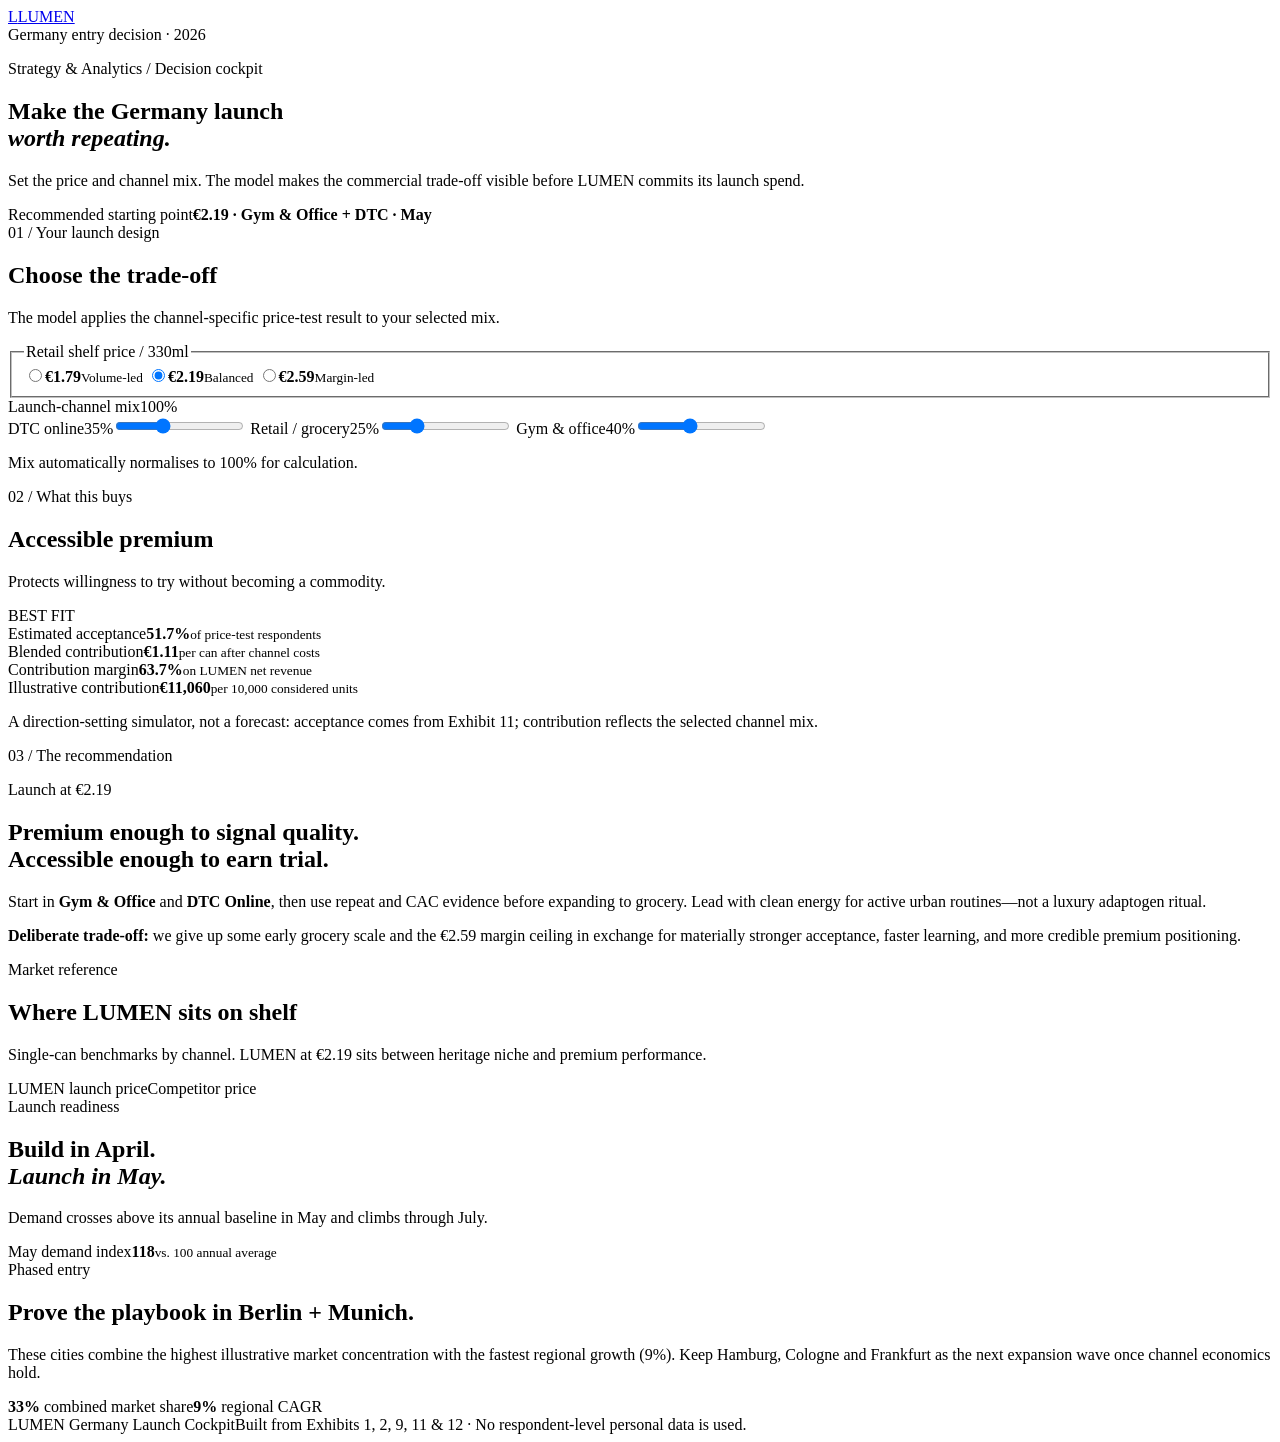
==== index.html @ 6706eae3 "feat: add index.html" ====
<!doctype html>
<html lang="en">
  <head>
    <meta charset="UTF-8" />
    <meta name="viewport" content="width=device-width, initial-scale=1.0" />
    <title>LUMEN — Germany Launch Cockpit</title>
    <link rel="preconnect" href="https://fonts.googleapis.com" />
    <link rel="preconnect" href="https://fonts.gstatic.com" crossorigin />
    <link href="https://fonts.googleapis.com/css2?family=DM+Mono:wght@400;500&family=Manrope:wght@400;500;600;700;800&family=Playfair+Display:ital,wght@0,600;0,700;1,600&display=swap" rel="stylesheet" />
    <link rel="stylesheet" href="styles.css" />
  </head>
  <body>
    <main class="shell">
      <header class="topbar">
        <a class="brand" href="#top" aria-label="LUMEN launch cockpit home"><span class="brand-mark">L</span><span>LUMEN</span></a>
        <div class="topbar-meta"><span class="pulse"></span> Germany entry decision · 2026</div>
      </header>

      <section class="hero" id="top">
        <p class="eyebrow">Strategy &amp; Analytics / Decision cockpit</p>
        <h1>Make the Germany launch<br /><em>worth repeating.</em></h1>
        <p class="hero-copy">Set the price and channel mix. The model makes the commercial trade-off visible before LUMEN commits its launch spend.</p>
        <div class="hero-tag"><span>Recommended starting point</span><strong>€2.19 · Gym &amp; Office + DTC · May</strong></div>
      </section>

      <section class="decision-grid" aria-label="Launch decision model">
        <aside class="controls card">
          <div class="section-label">01 / Your launch design</div>
          <h2>Choose the trade-off</h2>
          <p class="quiet">The model applies the channel-specific price-test result to your selected mix.</p>

          <fieldset class="price-options">
            <legend>Retail shelf price / 330ml</legend>
            <label><input type="radio" name="price" value="1.79" /><span><b>€1.79</b><small>Volume-led</small></span></label>
            <label class="selected"><input type="radio" name="price" value="2.19" checked /><span><b>€2.19</b><small>Balanced</small></span></label>
            <label><input type="radio" name="price" value="2.59" /><span><b>€2.59</b><small>Margin-led</small></span></label>
          </fieldset>

          <div class="mix-head"><span>Launch-channel mix</span><span id="mix-total">100%</span></div>
          <label class="range-row"><span>DTC online</span><output id="dtc-out">35%</output><input id="dtc" type="range" min="0" max="100" value="35" /></label>
          <label class="range-row"><span>Retail / grocery</span><output id="retail-out">25%</output><input id="retail" type="range" min="0" max="100" value="25" /></label>
          <label class="range-row"><span>Gym &amp; office</span><output id="gym-out">40%</output><input id="gym" type="range" min="0" max="100" value="40" /></label>
          <p class="tiny">Mix automatically normalises to 100% for calculation.</p>
        </aside>

        <section class="outcome card">
          <div class="section-label">02 / What this buys</div>
          <div class="outcome-head"><div><h2 id="outcome-title">Accessible premium</h2><p id="outcome-subtitle">Protects willingness to try without becoming a commodity.</p></div><span class="score" id="score">BEST FIT</span></div>
          <div class="metrics">
            <article><span>Estimated acceptance</span><strong id="acceptance">51.7%</strong><small>of price-test respondents</small></article>
            <article><span>Blended contribution</span><strong id="contribution">€1.11</strong><small>per can after channel costs</small></article>
            <article><span>Contribution margin</span><strong id="margin">63.7%</strong><small>on LUMEN net revenue</small></article>
          </div>
          <div class="volume-card">
            <div><span>Illustrative contribution</span><strong id="scenario-value">€11,060</strong><small>per 10,000 considered units</small></div>
            <div class="bars" aria-label="Contribution by channel"><i id="bar-dtc"></i><i id="bar-retail"></i><i id="bar-gym"></i></div>
          </div>
          <p class="model-note">A direction-setting simulator, not a forecast: acceptance comes from Exhibit 11; contribution reflects the selected channel mix.</p>
        </section>
      </section>

      <section class="recommendation card">
        <div class="section-label">03 / The recommendation</div>
        <div class="recommendation-body">
          <div><p class="rec-kicker">Launch at <span>€2.19</span></p><h2>Premium enough to signal quality.<br />Accessible enough to earn trial.</h2></div>
          <div class="rec-copy"><p>Start in <strong>Gym &amp; Office</strong> and <strong>DTC Online</strong>, then use repeat and CAC evidence before expanding to grocery. Lead with clean energy for active urban routines—not a luxury adaptogen ritual.</p><p><strong>Deliberate trade-off:</strong> we give up some early grocery scale and the €2.59 margin ceiling in exchange for materially stronger acceptance, faster learning, and more credible premium positioning.</p></div>
        </div>
      </section>

      <section class="insights-grid">
        <section class="card competitors">
          <div class="section-label">Market reference</div>
          <h2>Where LUMEN sits on shelf</h2>
          <p class="quiet">Single-can benchmarks by channel. LUMEN at €2.19 sits between heritage niche and premium performance.</p>
          <div id="competitor-chart" class="competitor-chart" aria-label="Competitor price benchmarks"></div>
          <div class="legend"><span><i class="dot lumen"></i>LUMEN launch price</span><span><i class="dot"></i>Competitor price</span></div>
        </section>
        <section class="card timing">
          <div class="section-label">Launch readiness</div>
          <h2>Build in April.<br /><em>Launch in May.</em></h2>
          <p class="quiet">Demand crosses above its annual baseline in May and climbs through July.</p>
          <div id="seasonality" class="seasonality" aria-label="Monthly demand seasonality"></div>
          <div class="timing-callout"><span>May demand index</span><strong id="may-index">118</strong><small>vs. 100 annual average</small></div>
        </section>
      </section>

      <section class="city card">
        <div><div class="section-label">Phased entry</div><h2>Prove the playbook in Berlin + Munich.</h2></div>
        <p>These cities combine the highest illustrative market concentration with the fastest regional growth (9%). Keep Hamburg, Cologne and Frankfurt as the next expansion wave once channel economics hold.</p>
        <div class="city-stats"><span><b>33%</b> combined market share</span><span><b>9%</b> regional CAGR</span></div>
      </section>

      <footer><span>LUMEN Germany Launch Cockpit</span><span>Built from Exhibits 1, 2, 9, 11 &amp; 12 · No respondent-level personal data is used.</span></footer>
    </main>
    <script src="app.js"></script>
  </body>
</html>
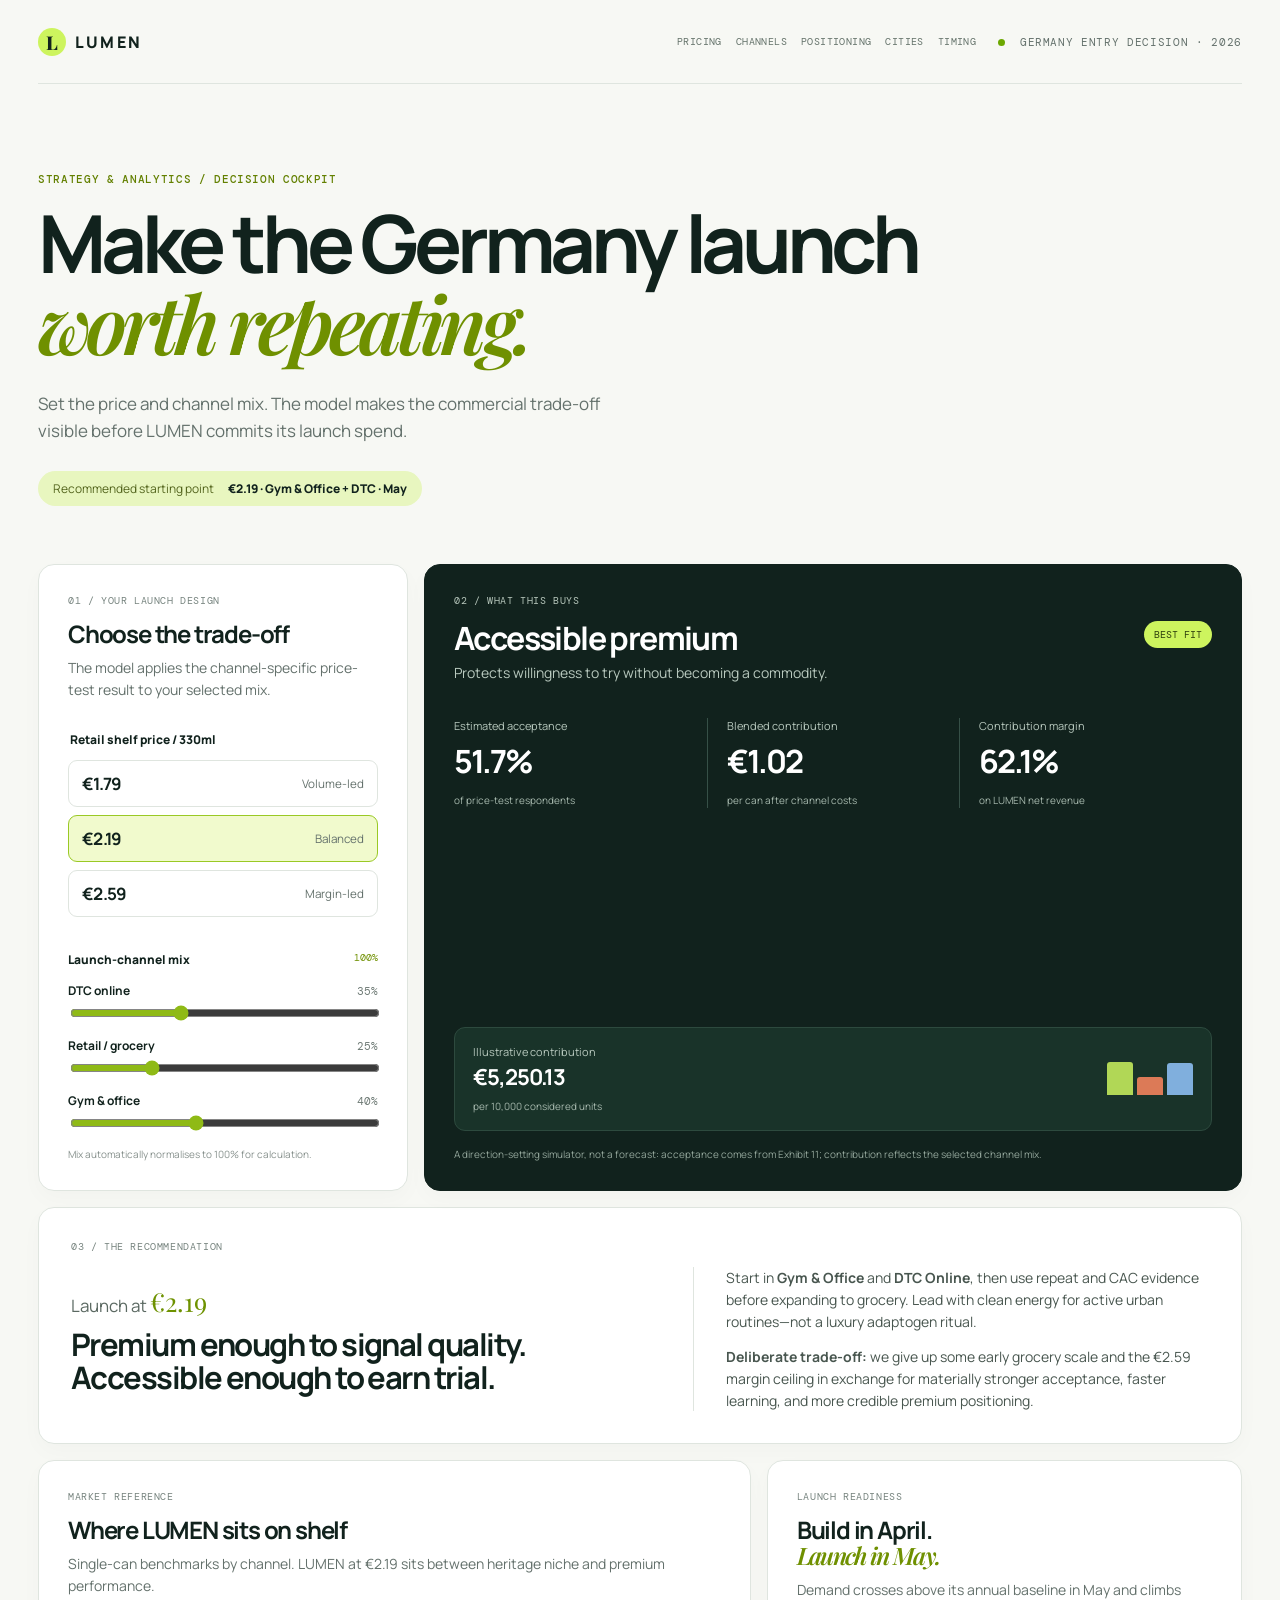
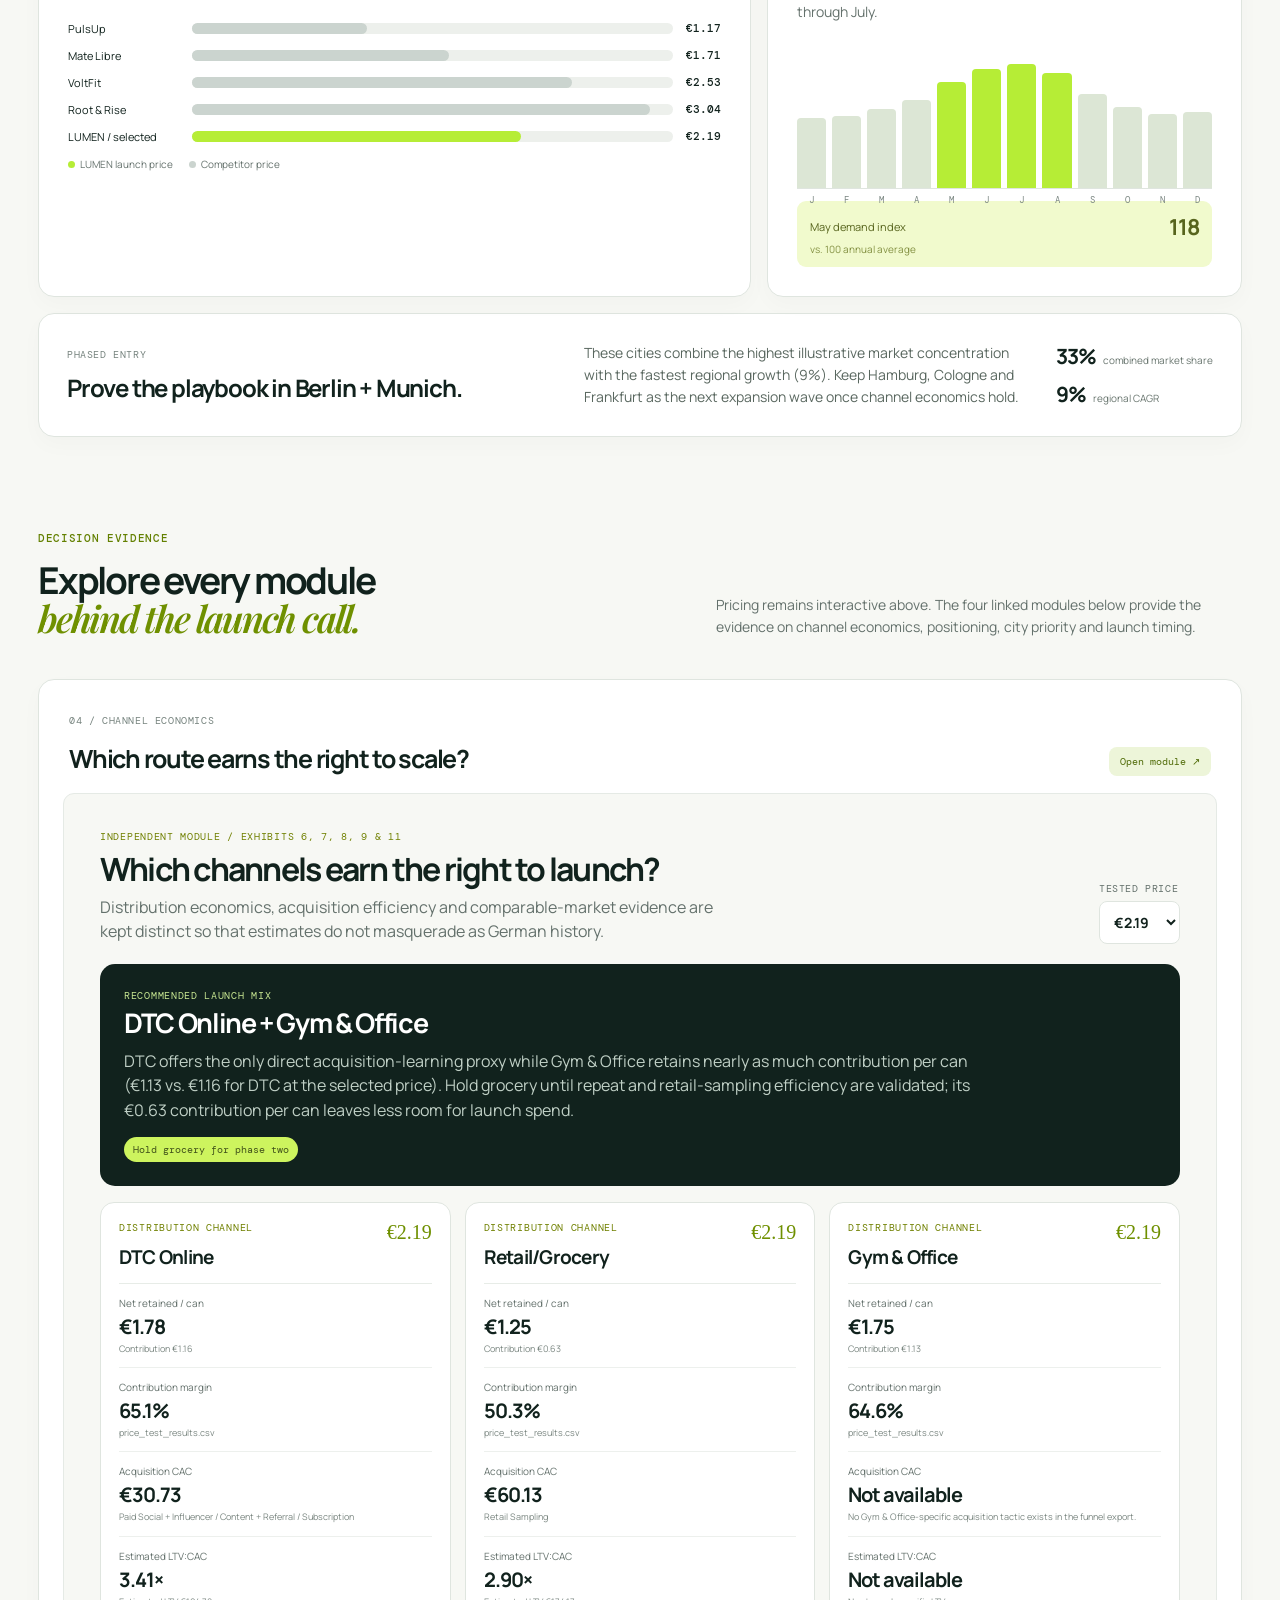
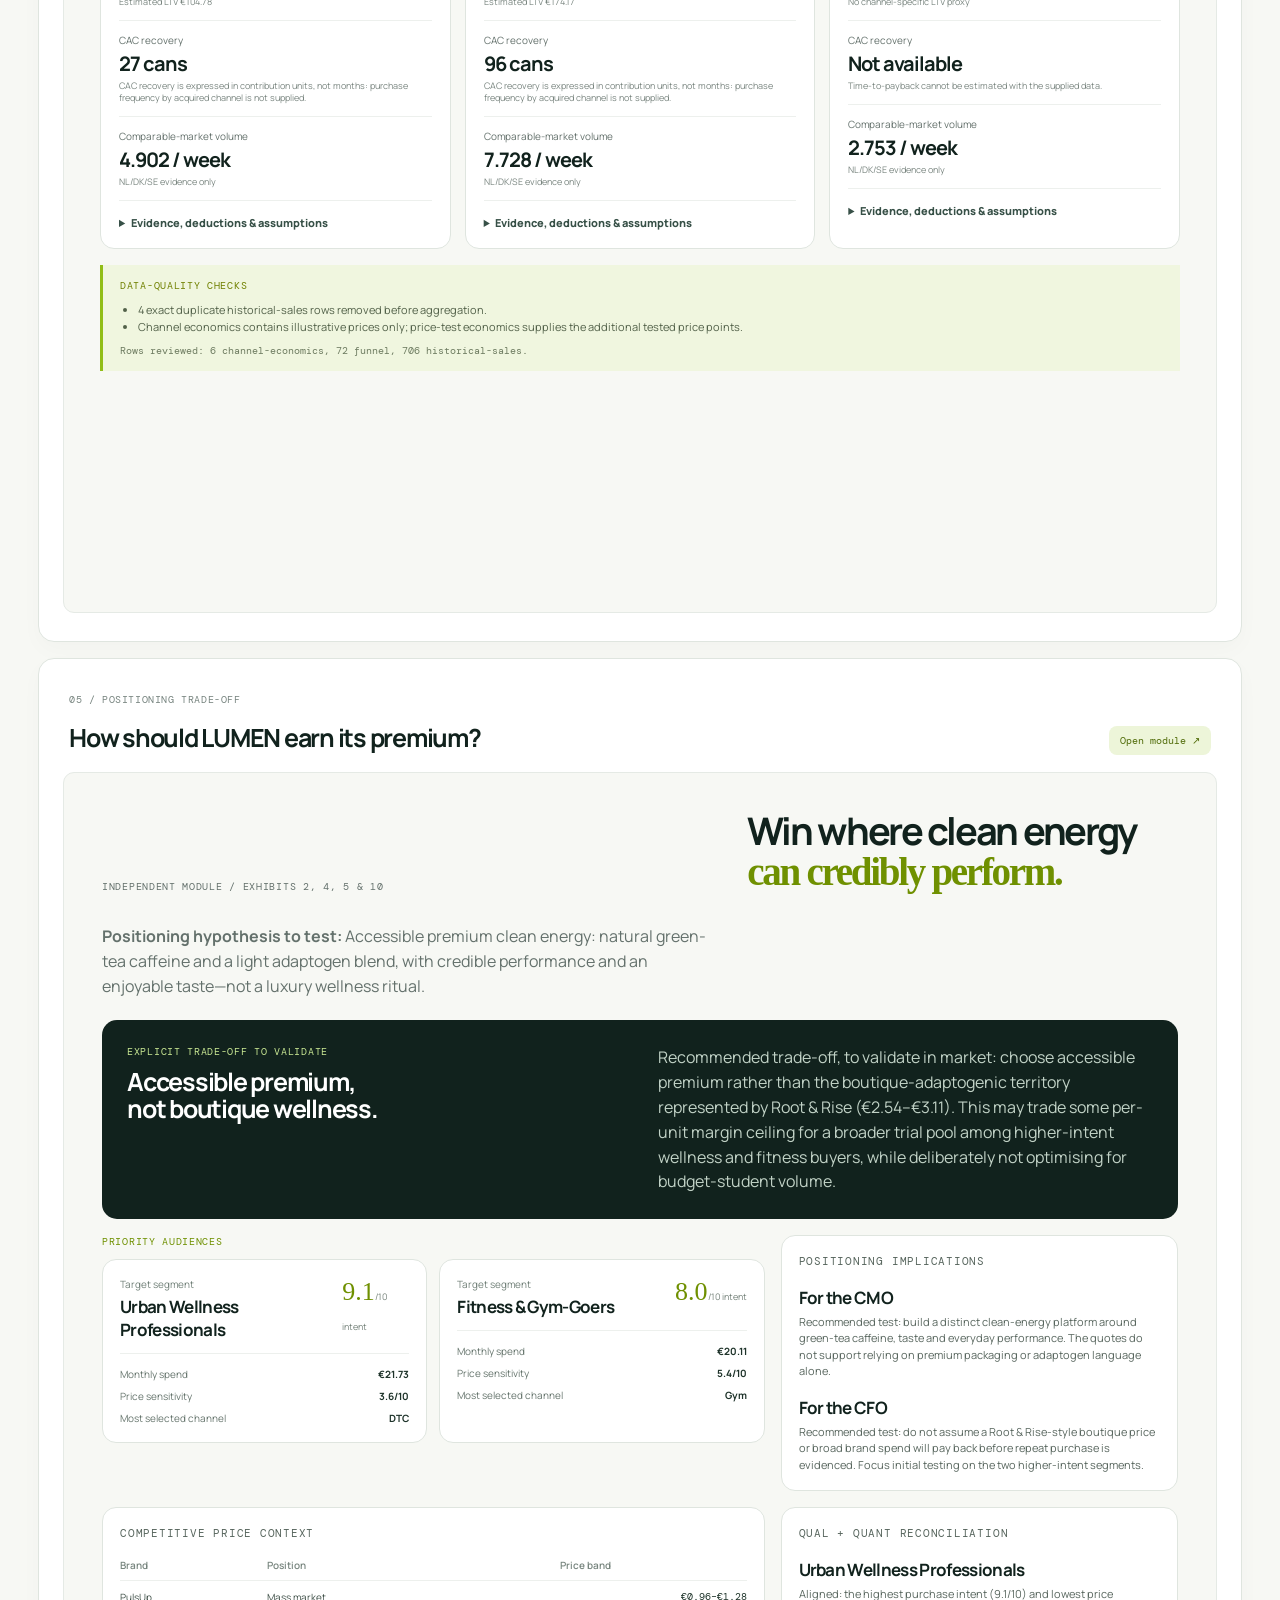
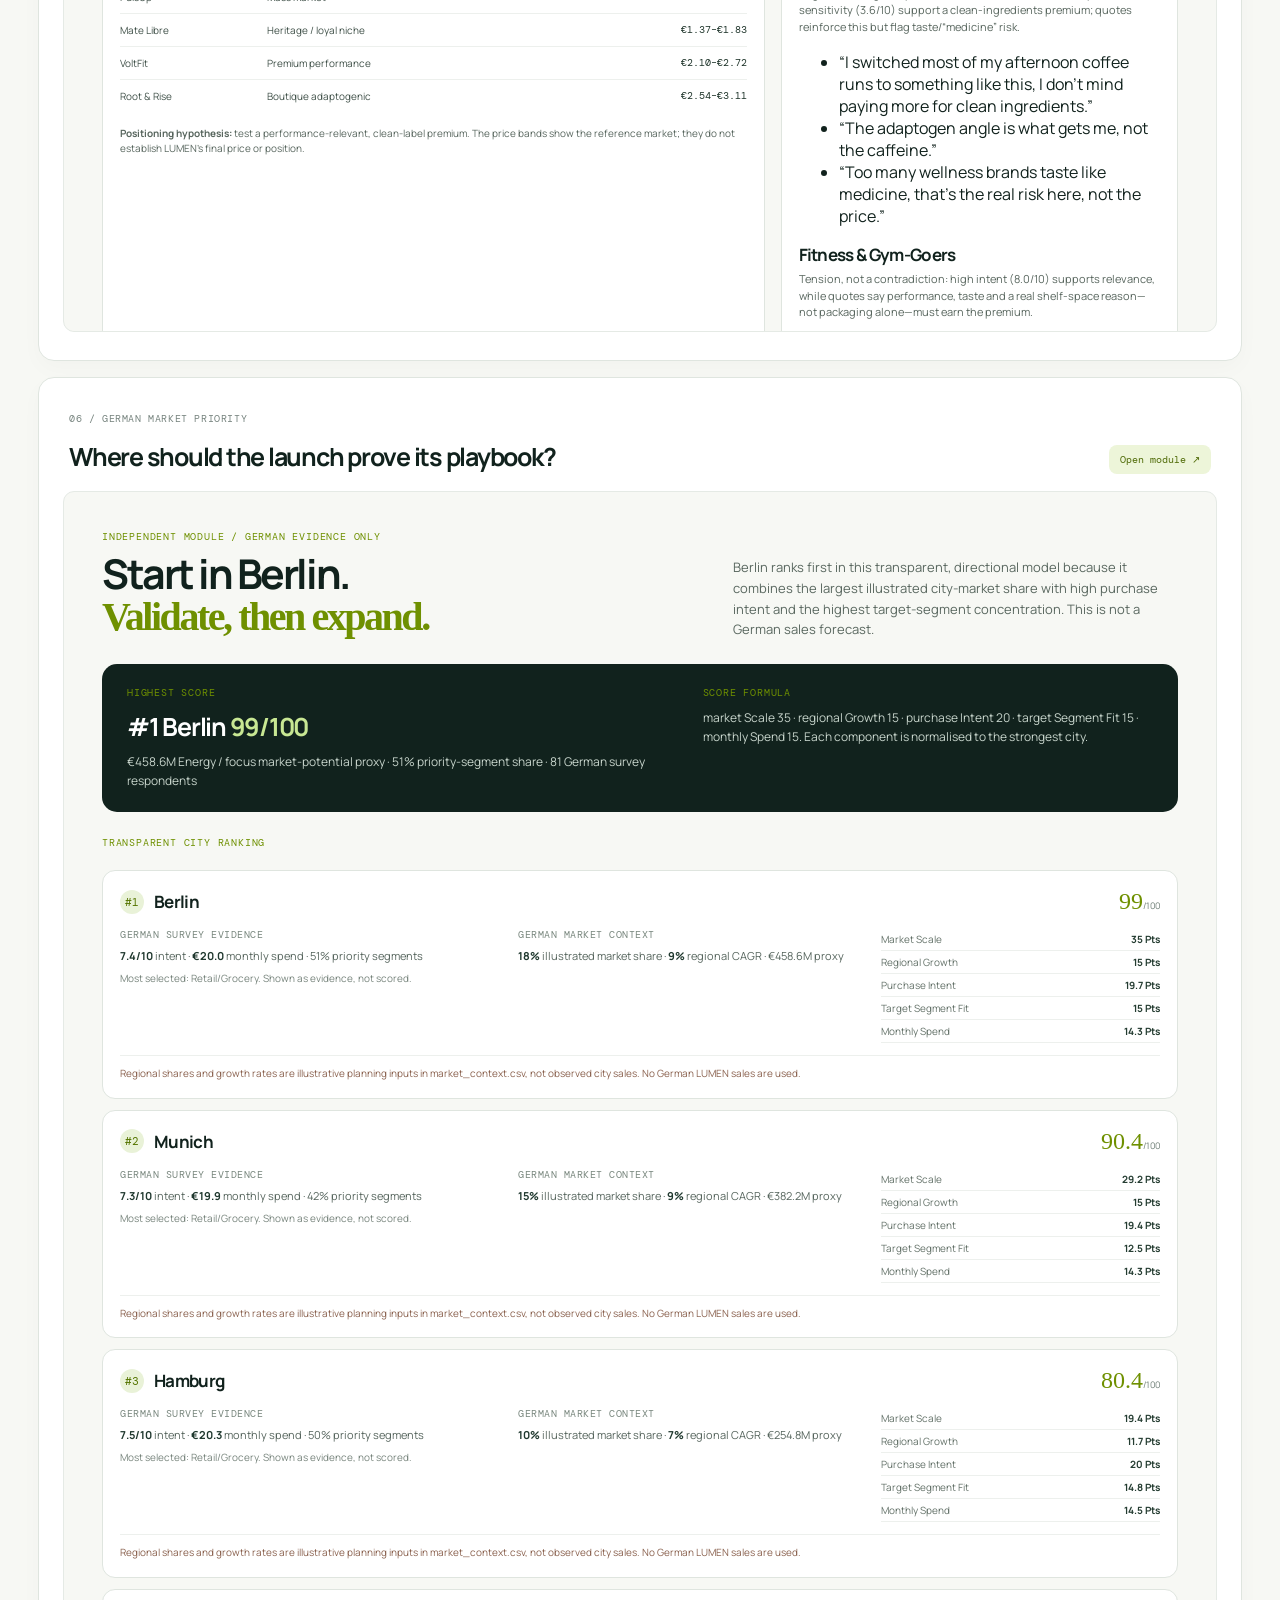
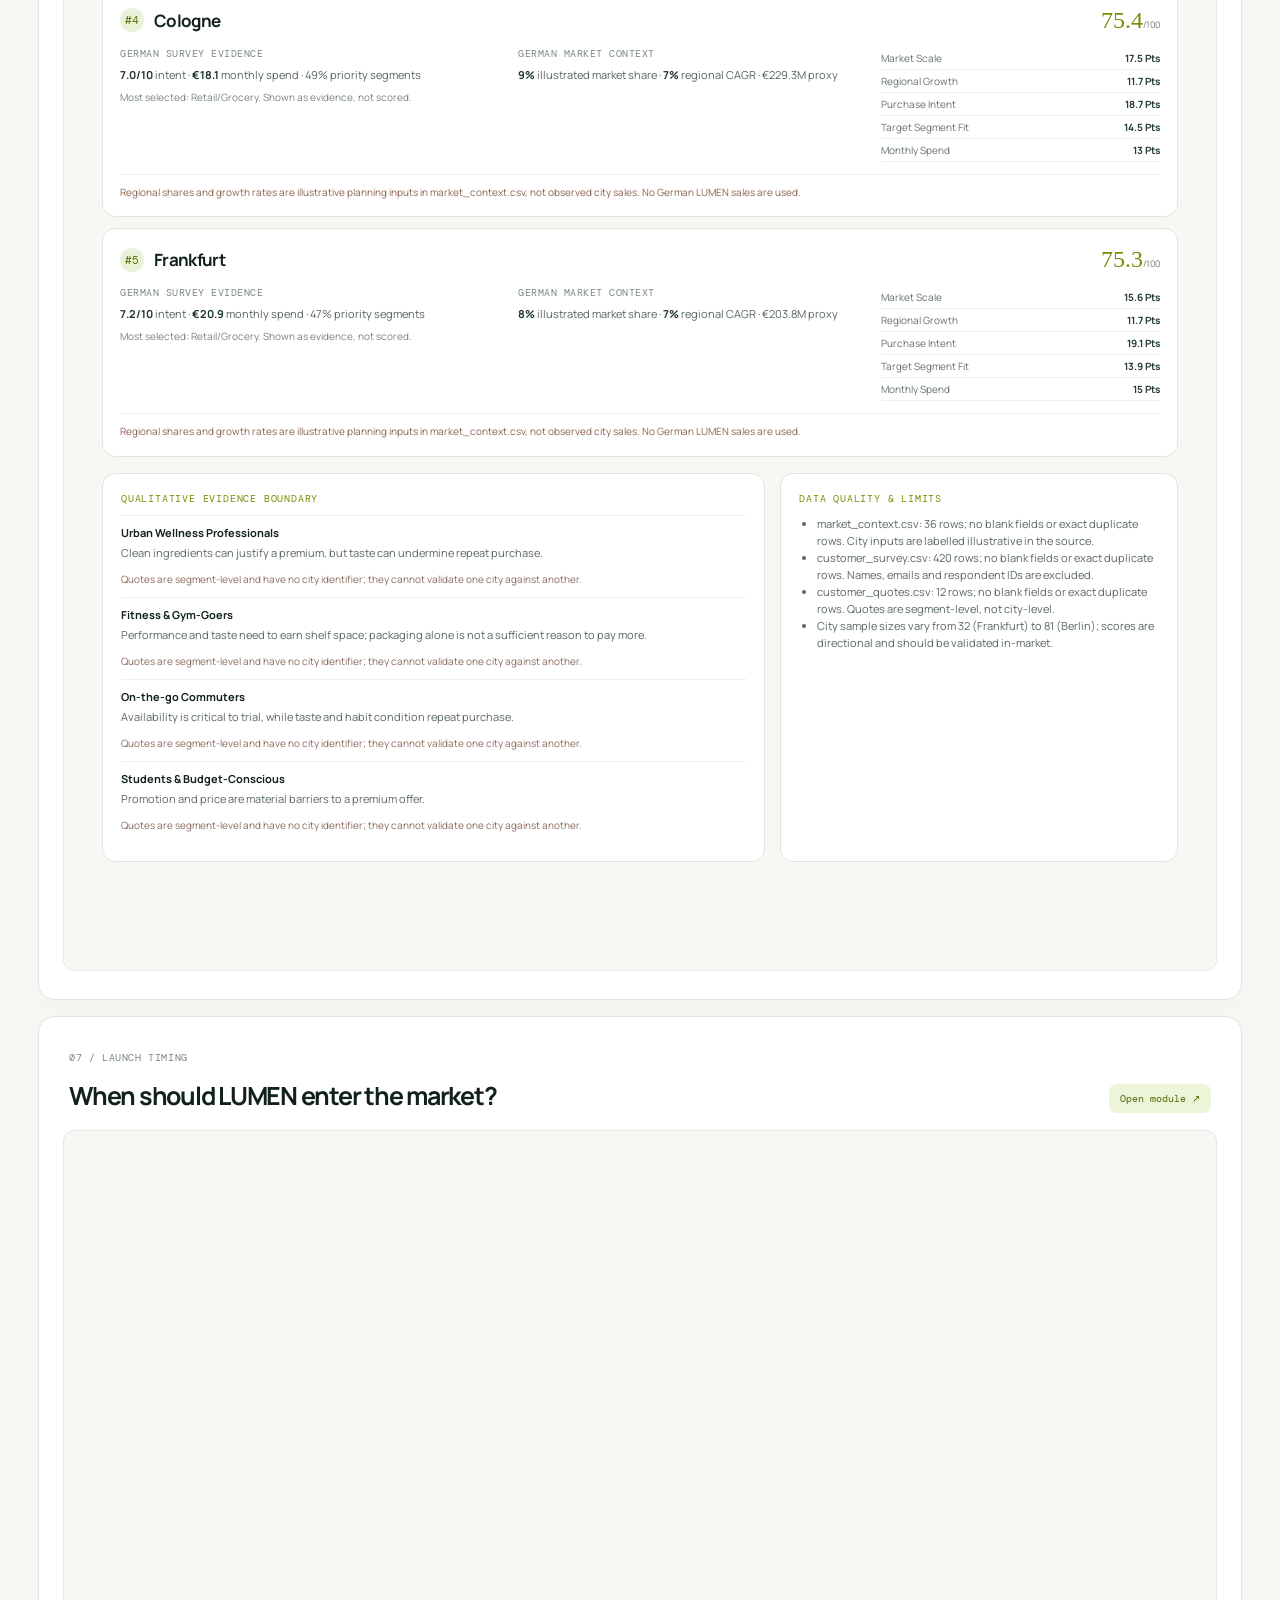
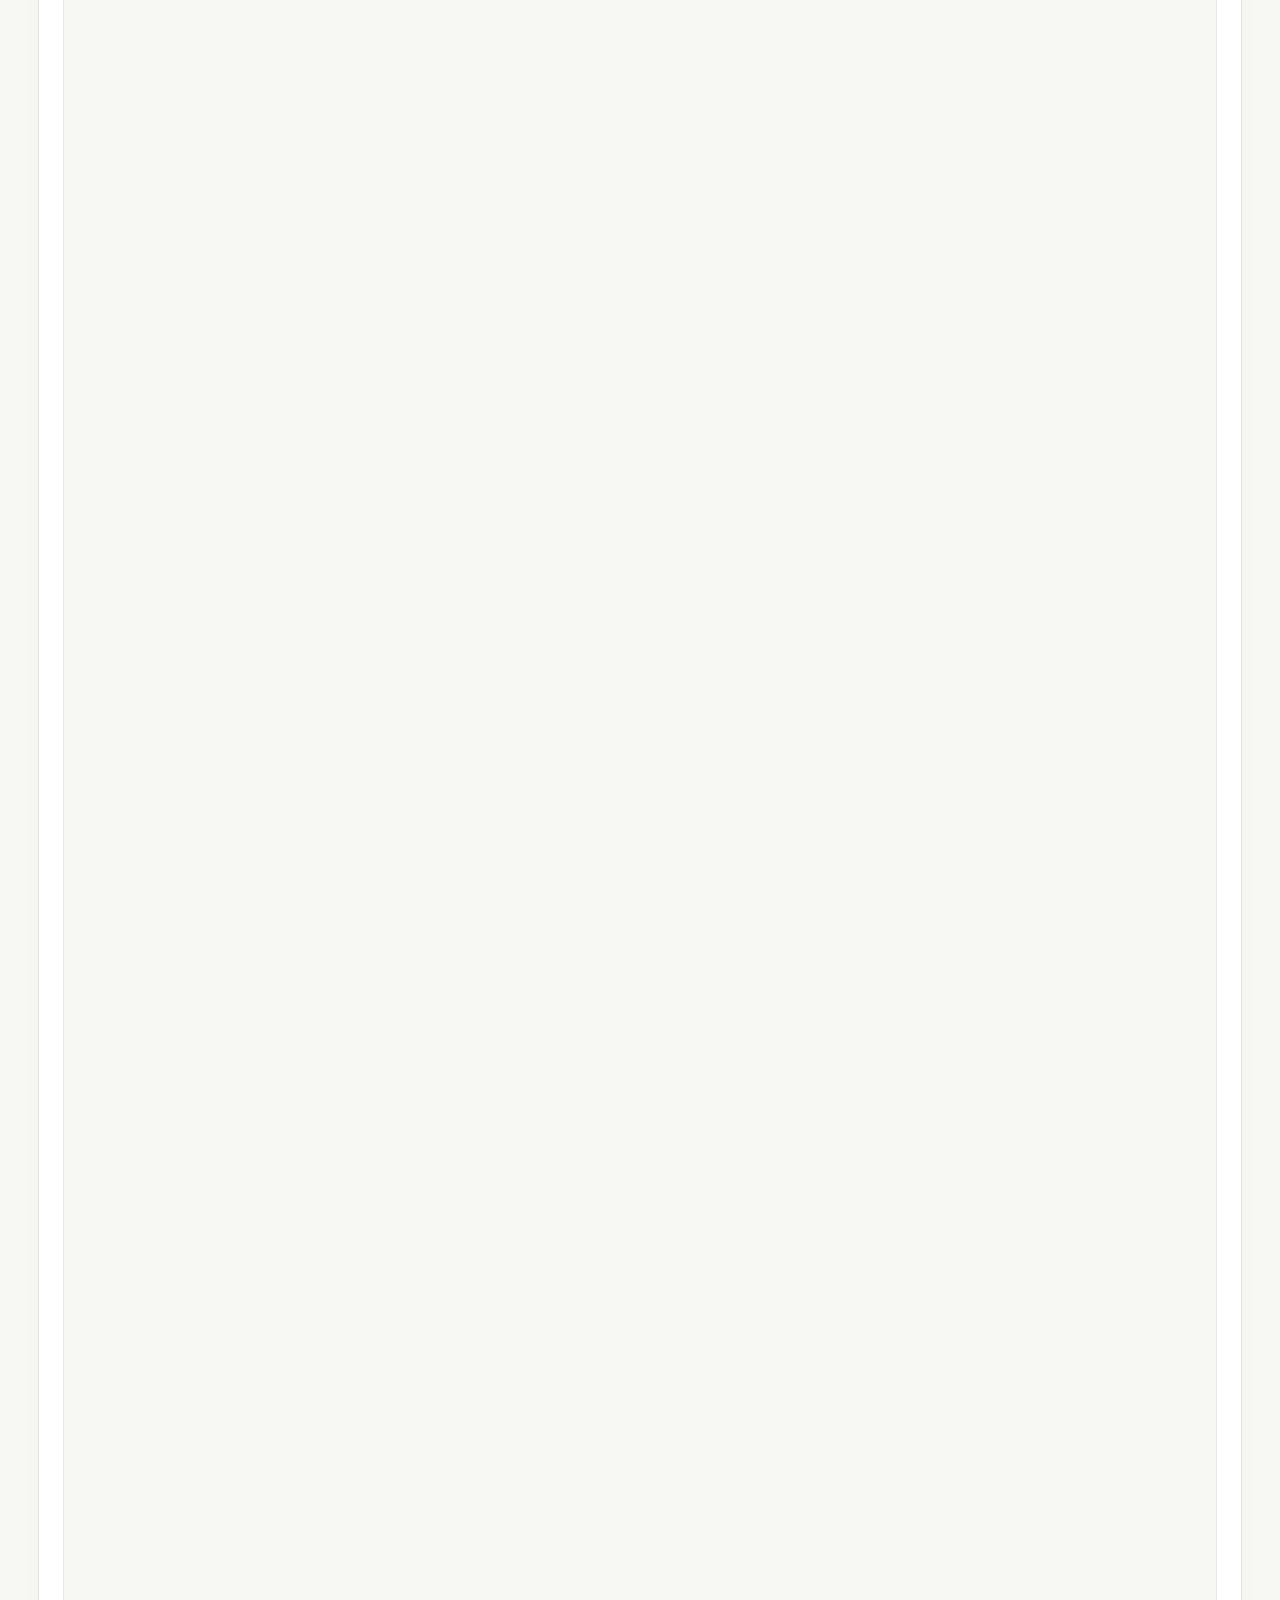
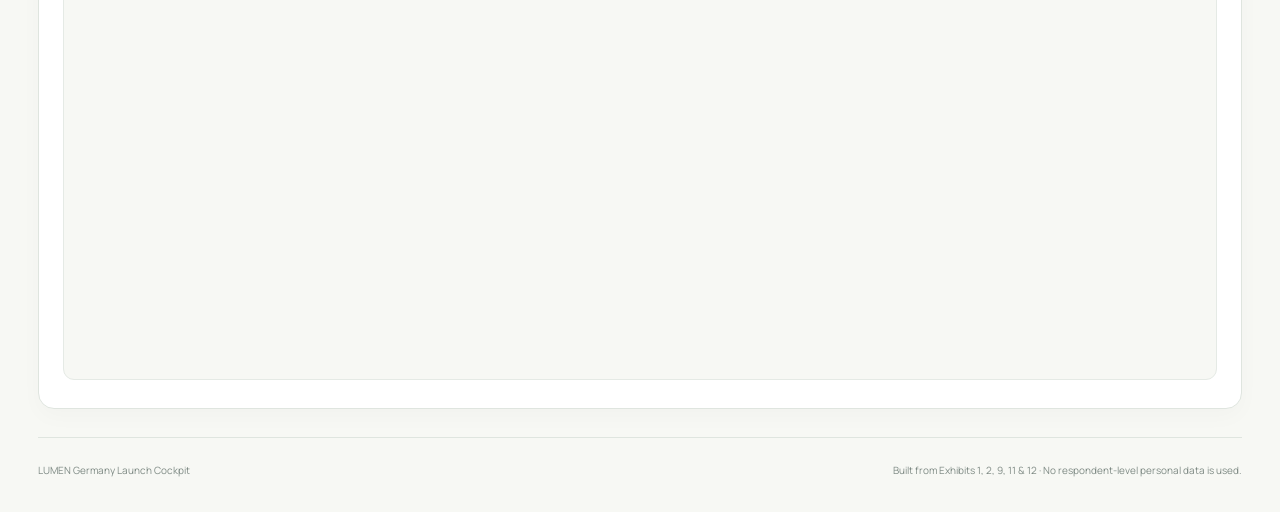
==== commit 168a20cf: "feat(cockpit): surface all decision modules" ====
--- a/index.html
+++ b/index.html
@@ -8,11 +8,13 @@
     <link rel="preconnect" href="https://fonts.gstatic.com" crossorigin />
     <link href="https://fonts.googleapis.com/css2?family=DM+Mono:wght@400;500&family=Manrope:wght@400;500;600;700;800&family=Playfair+Display:ital,wght@0,600;0,700;1,600&display=swap" rel="stylesheet" />
     <link rel="stylesheet" href="styles.css" />
+    <link rel="stylesheet" href="integration.css" />
   </head>
   <body>
     <main class="shell">
       <header class="topbar">
         <a class="brand" href="#top" aria-label="LUMEN launch cockpit home"><span class="brand-mark">L</span><span>LUMEN</span></a>
+        <nav class="cockpit-nav" aria-label="Cockpit modules"><a href="#pricing">Pricing</a><a href="#channels">Channels</a><a href="#positioning">Positioning</a><a href="#market">Cities</a><a href="#launch-timing">Timing</a></nav>
         <div class="topbar-meta"><span class="pulse"></span> Germany entry decision · 2026</div>
       </header>
 
@@ -23,7 +25,7 @@
         <div class="hero-tag"><span>Recommended starting point</span><strong>€2.19 · Gym &amp; Office + DTC · May</strong></div>
       </section>
 
-      <section class="decision-grid" aria-label="Launch decision model">
+      <section class="decision-grid" id="pricing" aria-label="Launch decision model">
         <aside class="controls card">
           <div class="section-label">01 / Your launch design</div>
           <h2>Choose the trade-off</h2>
@@ -90,6 +92,31 @@
         <div class="city-stats"><span><b>33%</b> combined market share</span><span><b>9%</b> regional CAGR</span></div>
       </section>
 
+      <section class="module-intro" aria-labelledby="modules-title">
+        <div><p class="eyebrow">Decision evidence</p><h2 id="modules-title">Explore every module<br /><em>behind the launch call.</em></h2></div>
+        <p>Pricing remains interactive above. The four linked modules below provide the evidence on channel economics, positioning, city priority and launch timing.</p>
+      </section>
+
+      <section class="embedded-module" id="channels" aria-labelledby="channels-title">
+        <header><div><p class="section-label">04 / Channel economics</p><h2 id="channels-title">Which route earns the right to scale?</h2></div><a href="components/channels/standalone.html" target="_blank" rel="noopener">Open module ↗</a></header>
+        <iframe title="LUMEN channel economics module" src="components/channels/standalone.html" loading="lazy"></iframe>
+      </section>
+
+      <section class="embedded-module" id="positioning" aria-labelledby="positioning-title">
+        <header><div><p class="section-label">05 / Positioning trade-off</p><h2 id="positioning-title">How should LUMEN earn its premium?</h2></div><a href="components/positioning/standalone.html" target="_blank" rel="noopener">Open module ↗</a></header>
+        <iframe title="LUMEN positioning module" src="components/positioning/standalone.html" loading="lazy"></iframe>
+      </section>
+
+      <section class="embedded-module" id="market" aria-labelledby="market-title">
+        <header><div><p class="section-label">06 / German market priority</p><h2 id="market-title">Where should the launch prove its playbook?</h2></div><a href="components/market/standalone.html" target="_blank" rel="noopener">Open module ↗</a></header>
+        <iframe title="LUMEN German market prioritisation module" src="components/market/standalone.html" loading="lazy"></iframe>
+      </section>
+
+      <section class="embedded-module" id="launch-timing" aria-labelledby="launch-timing-title">
+        <header><div><p class="section-label">07 / Launch timing</p><h2 id="launch-timing-title">When should LUMEN enter the market?</h2></div><a href="components/timing/standalone.html" target="_blank" rel="noopener">Open module ↗</a></header>
+        <iframe title="LUMEN launch timing module" src="components/timing/standalone.html" loading="lazy"></iframe>
+      </section>
+
       <footer><span>LUMEN Germany Launch Cockpit</span><span>Built from Exhibits 1, 2, 9, 11 &amp; 12 · No respondent-level personal data is used.</span></footer>
     </main>
     <script src="app.js"></script>
--- a/styles.css
+++ b/styles.css
@@ -0,0 +1 @@
+:root{--ink:#11221d;--muted:#64716c;--line:#dfe5df;--paper:#f7f8f4;--white:#fff;--acid:#cdf45e;--lime:#b6ed36;--orange:#ff875f;--sand:#e9e4d9;--mono:'DM Mono',monospace;--sans:'Manrope',sans-serif;--serif:'Playfair Display',serif}*{box-sizing:border-box}body{margin:0;background:var(--paper);color:var(--ink);font-family:var(--sans);font-size:14px}.shell{max-width:1260px;margin:auto;padding:0 28px}.topbar{height:84px;display:flex;align-items:center;justify-content:space-between;border-bottom:1px solid var(--line)}.brand{display:flex;gap:9px;align-items:center;color:var(--ink);font-weight:800;letter-spacing:.14em;font-size:16px;text-decoration:none}.brand-mark{width:28px;height:28px;border-radius:50%;background:var(--acid);display:grid;place-items:center;font-family:var(--serif);font-size:19px;letter-spacing:0}.topbar-meta,.eyebrow,.section-label{font:11px var(--mono);letter-spacing:.06em;text-transform:uppercase}.topbar-meta{color:var(--muted)}.pulse{display:inline-block;width:7px;height:7px;background:#6ca800;border-radius:50%;margin-right:7px}.hero{padding:88px 0 58px;max-width:950px}.eyebrow{color:#638000;margin:0 0 17px;font-weight:500}.hero h1{font-size:clamp(43px,6.7vw,80px);line-height:.99;letter-spacing:-.065em;margin:0;max-width:880px}.hero h1 em,.timing h2 em{font-family:var(--serif);font-weight:600;color:#6f9000;letter-spacing:-.07em}.hero-copy{font-size:17px;line-height:1.55;color:var(--muted);max-width:600px;margin:27px 0}.hero-tag{display:inline-flex;gap:14px;align-items:center;background:#e8f6bf;border-radius:99px;padding:9px 15px;color:#54651e;font-size:12px}.hero-tag strong{color:var(--ink);font-weight:800}.card{background:var(--white);border:1px solid var(--line);border-radius:16px;box-shadow:0 8px 22px rgba(27,48,35,.025)}.decision-grid{display:grid;grid-template-columns:370px 1fr;gap:16px}.controls,.outcome{padding:29px}.section-label{color:#77847f;font-size:10px;margin-bottom:14px}.card h2{font-size:24px;letter-spacing:-.05em;line-height:1.08;margin:0 0 10px}.quiet{line-height:1.55;color:var(--muted);margin:0}.price-options{border:0;padding:0;margin:31px 0 26px}.price-options legend,.mix-head{font-size:12px;font-weight:800;margin-bottom:12px}.price-options label{position:relative;display:block;margin-bottom:8px}.price-options input{position:absolute;opacity:0}.price-options span{display:flex;justify-content:space-between;align-items:center;border:1px solid var(--line);border-radius:9px;padding:11px 13px;cursor:pointer;transition:.2s}.price-options input:checked+span{background:#f1facd;border-color:#9ac925}.price-options b{font-size:17px;letter-spacing:-.04em}.price-options small{color:var(--muted)}.mix-head{display:flex;justify-content:space-between;margin-bottom:4px}.mix-head span:last-child{font:10px var(--mono);color:#6f9000}.range-row{display:grid;grid-template-columns:1fr auto;gap:4px 12px;align-items:center;margin-top:14px;font-size:12px;font-weight:700}.range-row output{font:11px var(--mono);color:#6e7a75}.range-row input{grid-column:1/3;width:100%;accent-color:#8fba16}.tiny{font-size:10px;color:#87918d;margin:14px 0 0}.outcome{background:var(--ink);color:#fff;border-color:var(--ink);display:flex;flex-direction:column}.outcome .section-label{color:#b6c6bb}.outcome-head{display:flex;justify-content:space-between;gap:20px}.outcome h2{font-size:32px;margin-bottom:7px}.outcome-head p{color:#b8c9be;line-height:1.45;margin:0}.score{height:max-content;background:var(--acid);border-radius:20px;padding:7px 10px;color:#30400d;font:10px var(--mono);white-space:nowrap}.metrics{display:grid;grid-template-columns:repeat(3,1fr);margin:35px 0 20px}.metrics article{padding:0 19px;border-left:1px solid #365047}.metrics article:first-child{padding-left:0;border:0}.metrics span,.volume-card span{color:#b8c9be;font-size:11px;display:block}.metrics strong{font-size:32px;display:block;letter-spacing:-.06em;margin:6px 0}.metrics small,.volume-card small{font-size:10px;color:#a7b9ae}.volume-card{margin-top:auto;background:#193329;border:1px solid #2d4a3e;border-radius:11px;padding:16px 18px;display:flex;justify-content:space-between;align-items:center}.volume-card strong{display:block;font-size:22px;letter-spacing:-.05em;margin:3px 0}.bars{height:33px;display:flex;align-items:end;gap:4px}.bars i{width:26px;display:block;border-radius:3px 3px 0 0;background:var(--acid);opacity:.85}.bars i:nth-child(2){background:var(--orange)}.bars i:nth-child(3){background:#93c5fd}.model-note{color:#93a69b;font-size:10px;line-height:1.45;margin:16px 0 0}.recommendation{padding:32px;margin:16px 0}.recommendation-body{display:grid;grid-template-columns:1.1fr 1fr;gap:55px;align-items:center}.rec-kicker{font-size:17px;margin:0 0 9px;color:#5b6962}.rec-kicker span{font-family:var(--serif);font-size:26px;color:#6e9200}.recommendation h2{font-size:31px;margin:0}.rec-copy{border-left:1px solid var(--line);padding-left:32px;color:#48564f;line-height:1.55}.rec-copy p{margin:0 0 14px}.rec-copy p:last-child{margin:0}.insights-grid{display:grid;grid-template-columns:1.2fr .8fr;gap:16px}.competitors,.timing{padding:29px}.competitor-chart{margin:24px 0 13px;display:grid;gap:12px}.comp-row{display:grid;grid-template-columns:115px 1fr 39px;gap:9px;align-items:center;font-size:11px}.comp-row .track{height:11px;background:#edf0ec;border-radius:6px;overflow:visible}.comp-row .fill{height:100%;background:#cbd4cf;border-radius:6px;position:relative}.comp-row.lumen-row .fill{background:var(--lime)}.comp-row b{font:11px var(--mono);font-weight:500;text-align:right}.legend{display:flex;gap:16px;color:var(--muted);font-size:10px}.dot{display:inline-block;width:7px;height:7px;border-radius:50%;background:#cbd4cf;margin-right:5px}.dot.lumen{background:var(--lime)}.seasonality{height:145px;display:flex;gap:6px;align-items:end;border-bottom:1px solid var(--line);padding:14px 0 0;margin:21px 0 12px}.month-bar{position:relative;flex:1;min-width:10px;border-radius:4px 4px 0 0;background:#dce6d5}.month-bar.hot{background:var(--lime)}.month-bar span{position:absolute;bottom:-18px;font:9px var(--mono);color:#7b8782;left:50%;transform:translateX(-50%)}.timing-callout{background:#f1facd;border-radius:9px;padding:11px 13px;display:grid;grid-template-columns:1fr auto;align-items:center;color:#57641d}.timing-callout span{font-size:11px}.timing-callout strong{font-size:22px;letter-spacing:-.05em}.timing-callout small{grid-column:1/3;font-size:10px;color:#839042}.city{margin:16px 0;padding:28px;display:grid;grid-template-columns:1.1fr 1fr auto;gap:30px;align-items:center}.city h2{margin:0}.city p{color:#59675f;line-height:1.55;margin:0}.city-stats{display:grid;gap:10px;font-size:10px;color:#68756e;white-space:nowrap}.city-stats b{color:var(--ink);font-size:21px;letter-spacing:-.05em;margin-right:5px}footer{border-top:1px solid var(--line);padding:25px 0 35px;color:#7e8a84;font-size:10px;display:flex;justify-content:space-between;margin-top:28px}@media(max-width:800px){.shell{padding:0 16px}.topbar-meta{display:none}.hero{padding:56px 0 40px}.decision-grid,.recommendation-body,.insights-grid,.city{grid-template-columns:1fr}.metrics{gap:10px}.metrics strong{font-size:25px}.rec-copy{border-left:0;border-top:1px solid var(--line);padding:20px 0 0}.city{gap:18px}.city-stats{grid-template-columns:1fr 1fr}footer{display:block;line-height:1.8}.outcome-head{display:block}.score{display:inline-block;margin-top:14px}}
--- a/integration.css
+++ b/integration.css
@@ -0,0 +1 @@
+.cockpit-nav{display:flex;gap:14px;margin-left:auto;margin-right:22px}.cockpit-nav a{font:10px var(--mono);text-transform:uppercase;letter-spacing:.04em;color:#65736b;text-decoration:none}.cockpit-nav a:hover{color:#6f9000}.module-intro{display:grid;grid-template-columns:1.1fr .9fr;gap:36px;align-items:end;padding:78px 0 25px}.module-intro h2{margin:0;font-size:37px;line-height:1;letter-spacing:-.06em}.module-intro h2 em{font-family:var(--serif);font-weight:600;color:#6f9000}.module-intro>p{margin:0;color:var(--muted);line-height:1.55}.embedded-module{margin:16px 0;padding:24px;background:var(--white);border:1px solid var(--line);border-radius:16px;box-shadow:0 8px 22px rgba(27,48,35,.025)}.embedded-module>header{display:flex;align-items:end;justify-content:space-between;gap:22px;padding:0 6px 17px}.embedded-module h2{margin:0;font-size:25px;letter-spacing:-.05em}.embedded-module a{padding:8px 11px;border-radius:8px;background:#edf5d9;color:#506b08;text-decoration:none;font:10px var(--mono);white-space:nowrap}.embedded-module iframe{width:100%;height:1160px;border:1px solid #e5eae5;border-radius:11px;background:#f7f8f4}.embedded-module#channels iframe{height:1420px}.embedded-module#market iframe{height:2080px}.embedded-module#launch-timing iframe{height:2450px}@media(max-width:800px){.cockpit-nav{display:none}.module-intro{grid-template-columns:1fr;padding-top:54px;gap:15px}.module-intro h2{font-size:32px}.embedded-module{padding:15px}.embedded-module>header{align-items:flex-start;flex-direction:column;gap:12px}.embedded-module iframe{height:1320px}.embedded-module#channels iframe{height:1640px}.embedded-module#market iframe{height:2650px}.embedded-module#launch-timing iframe{height:3300px}}
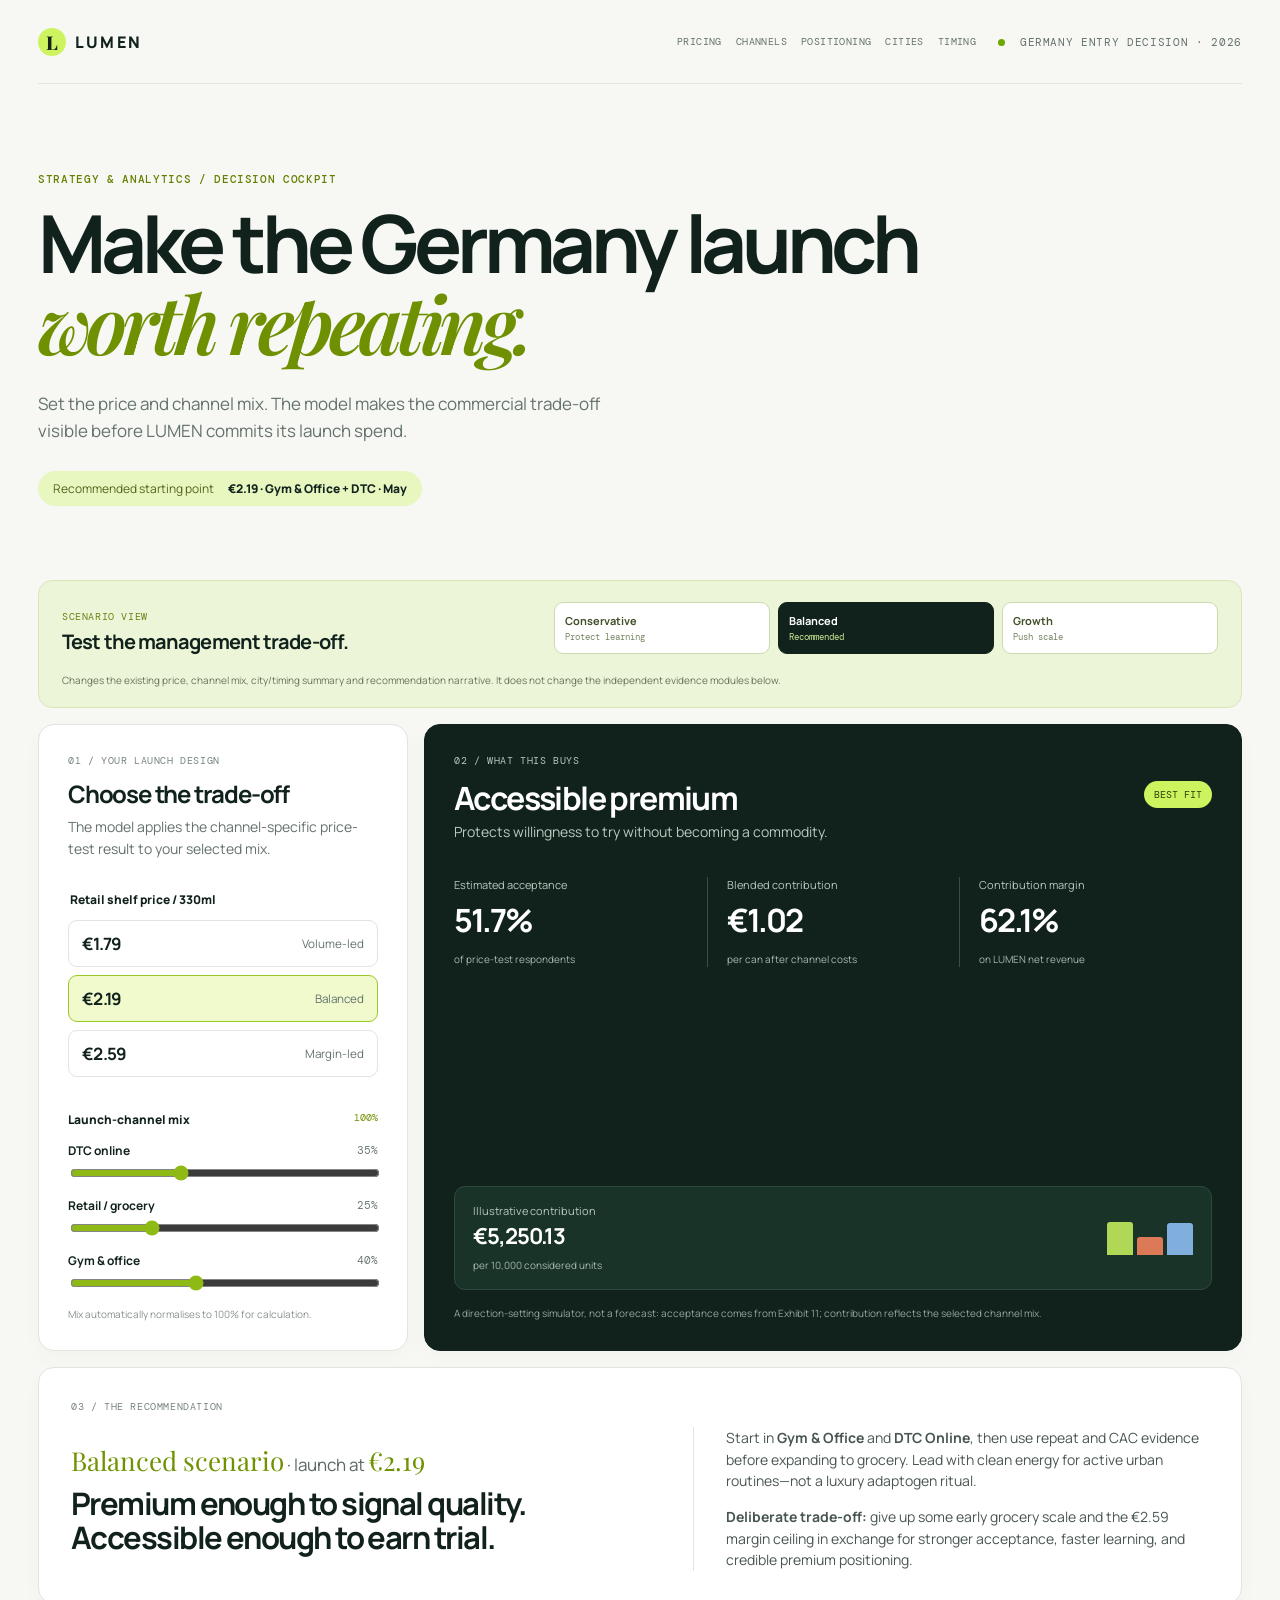
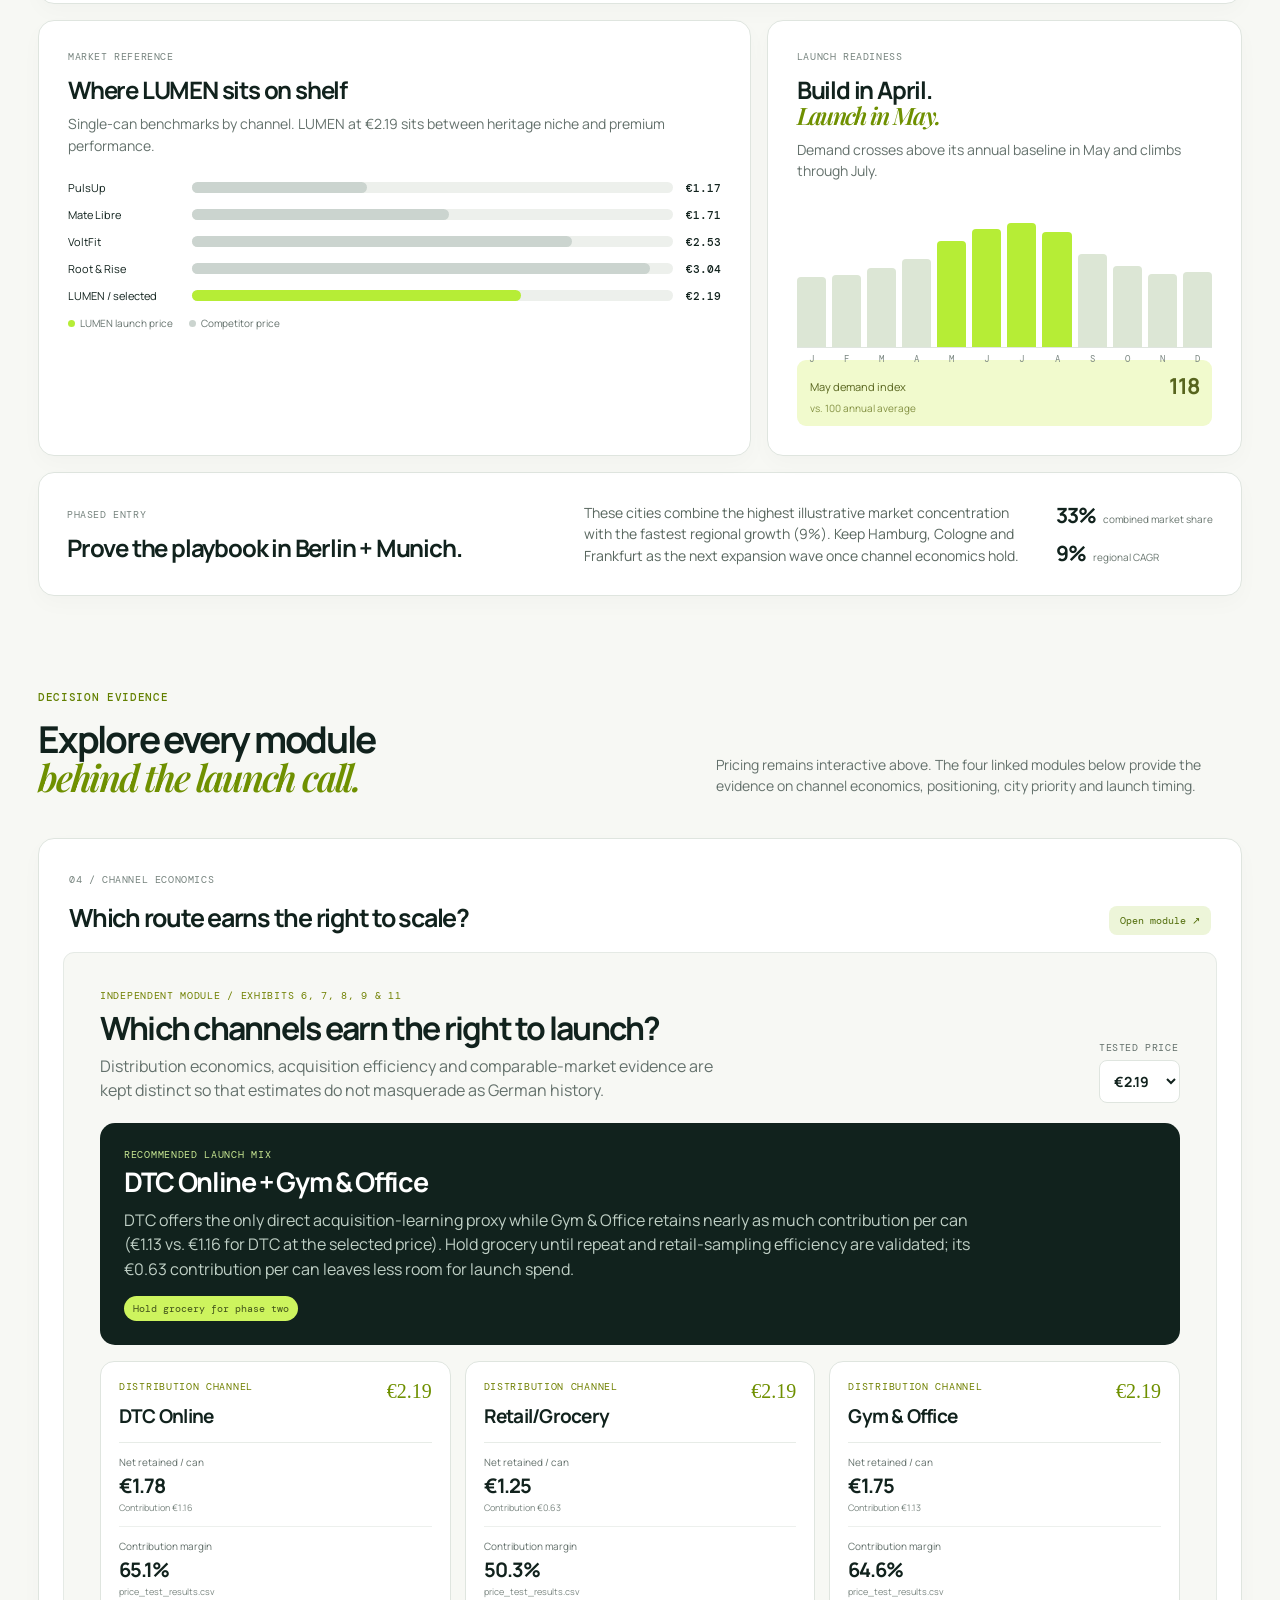
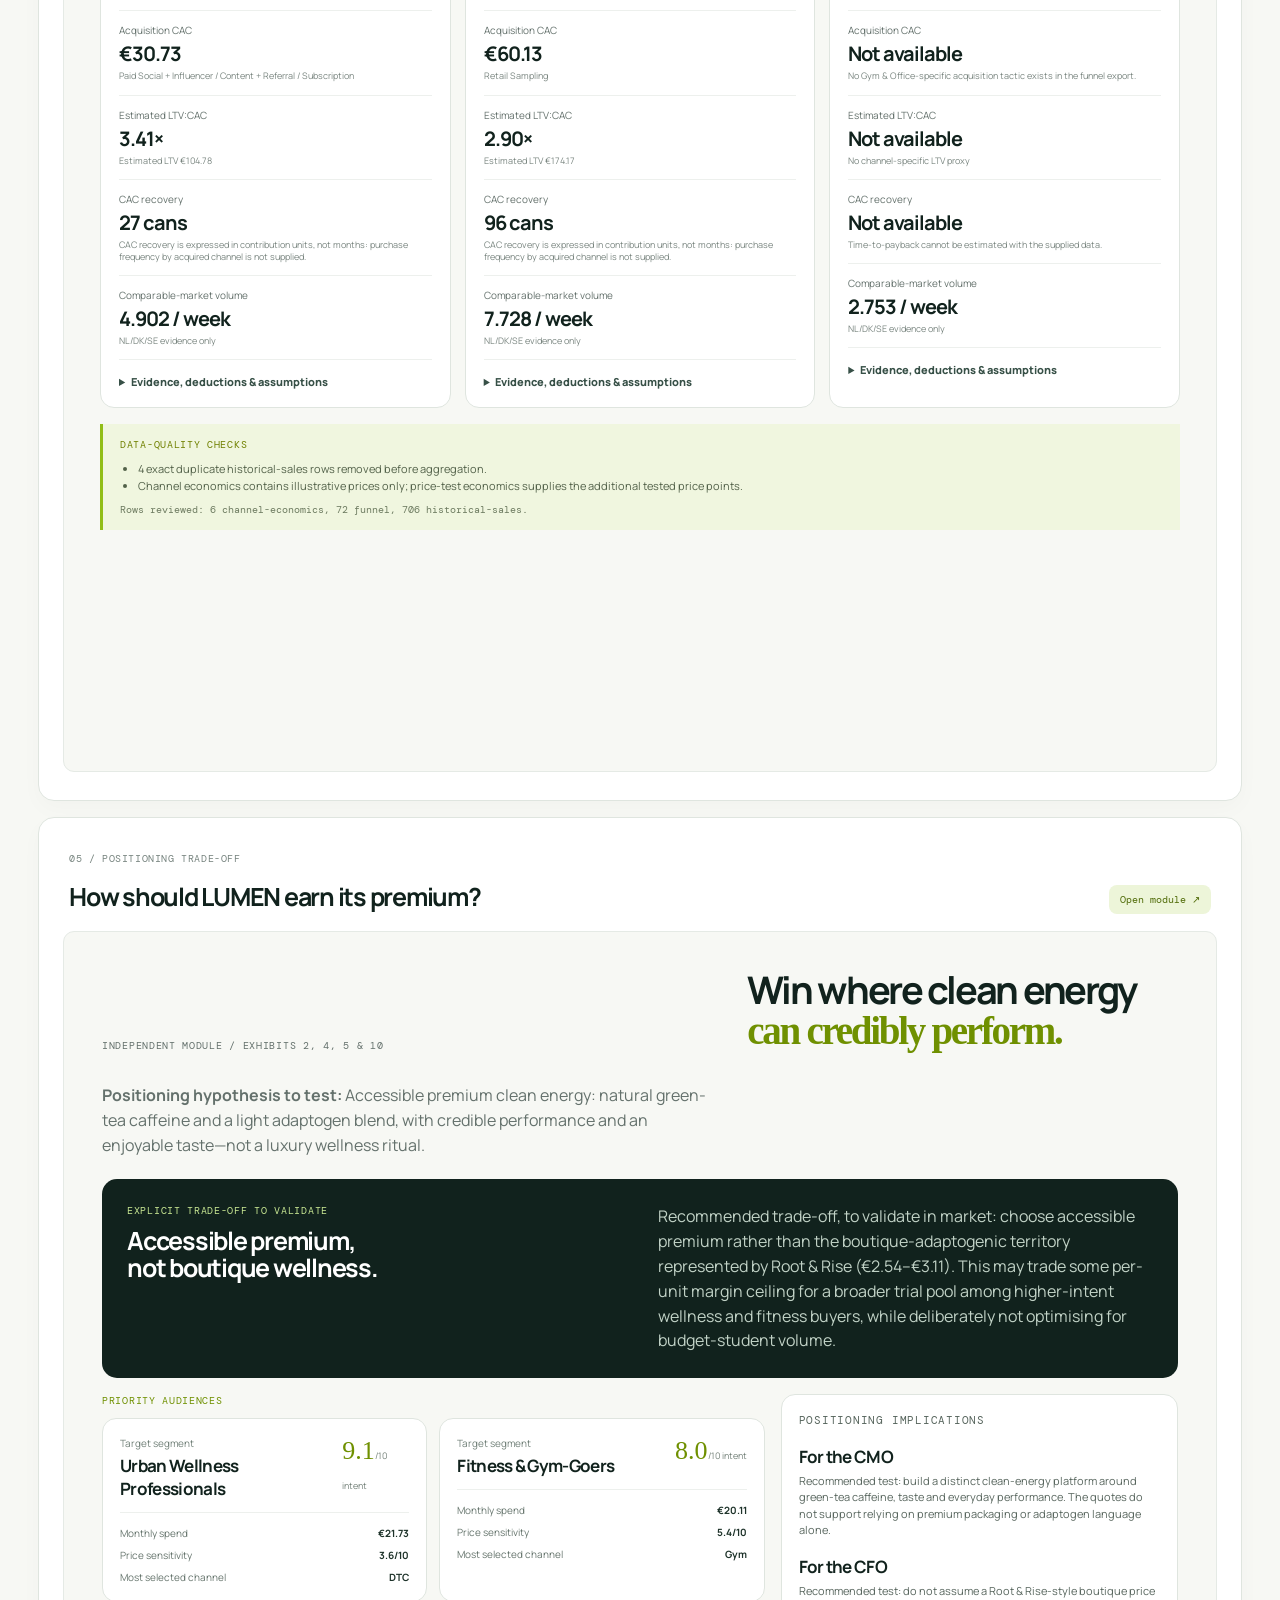
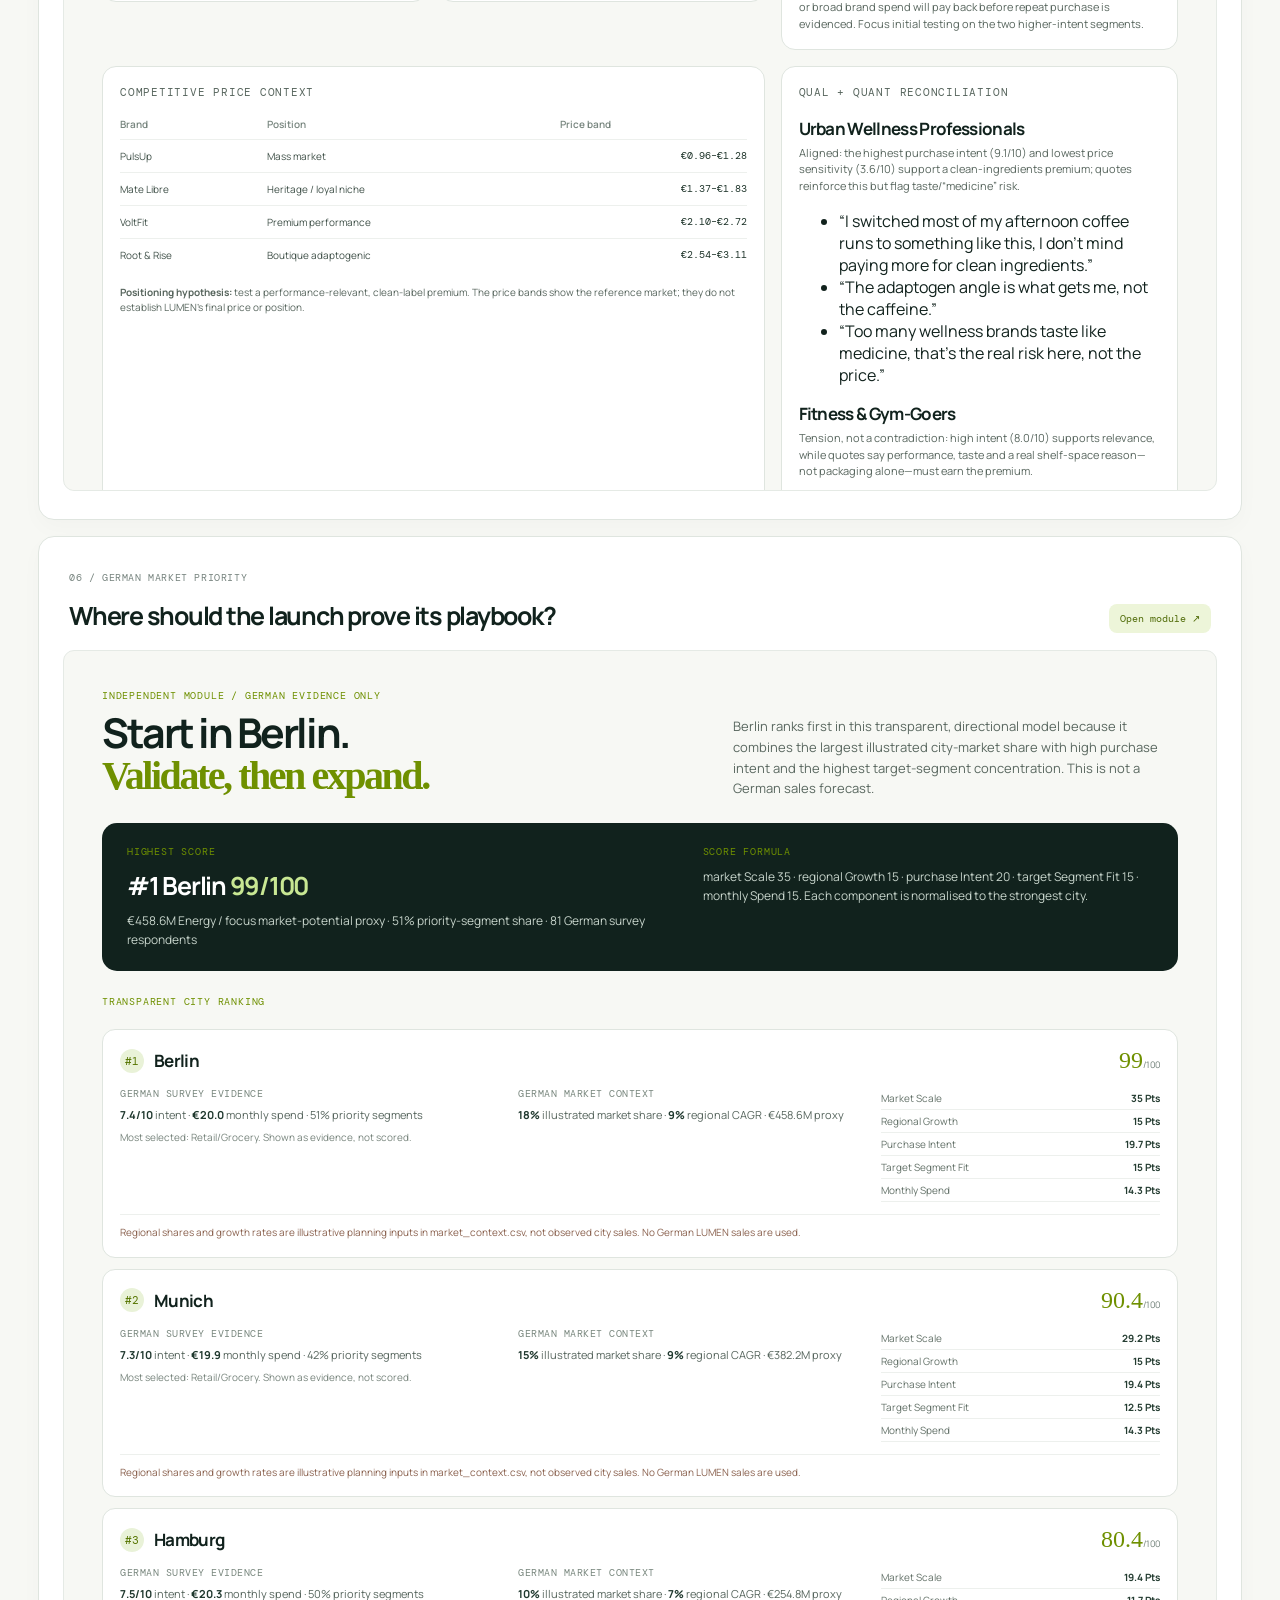
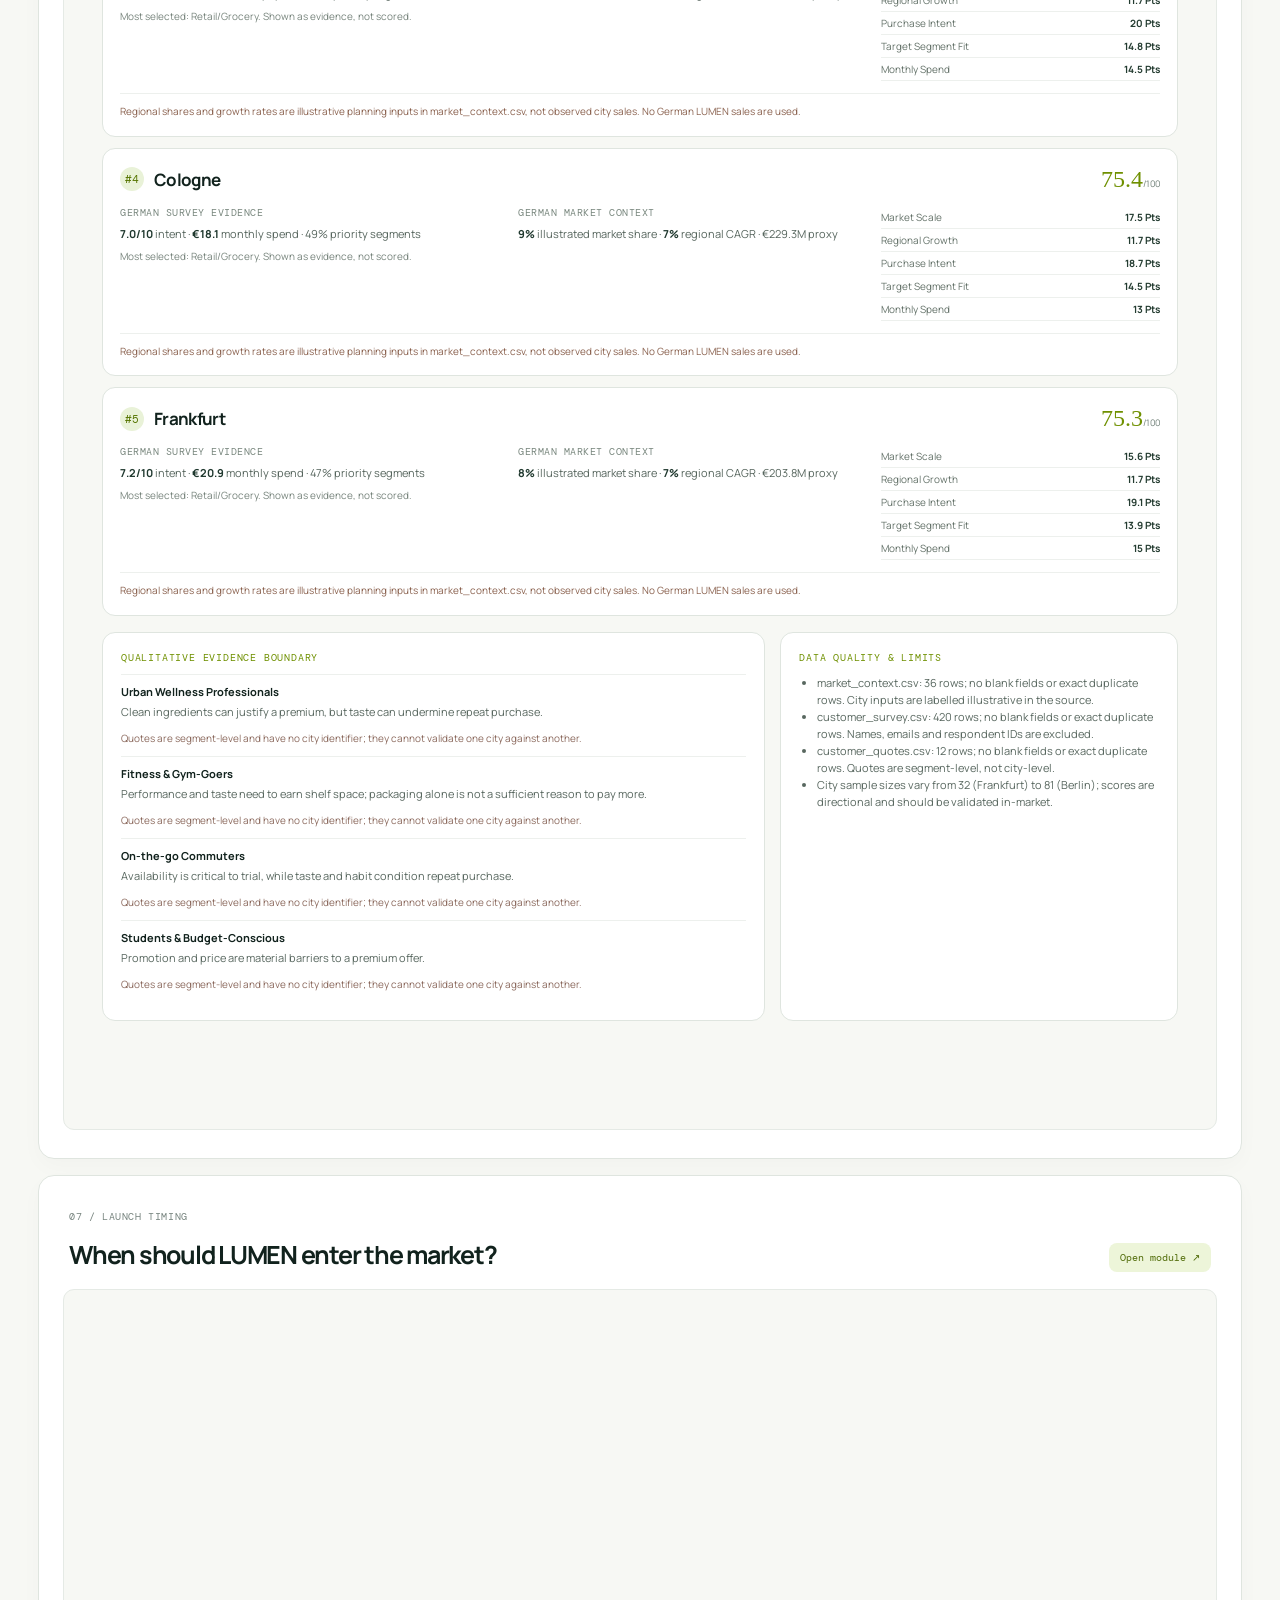
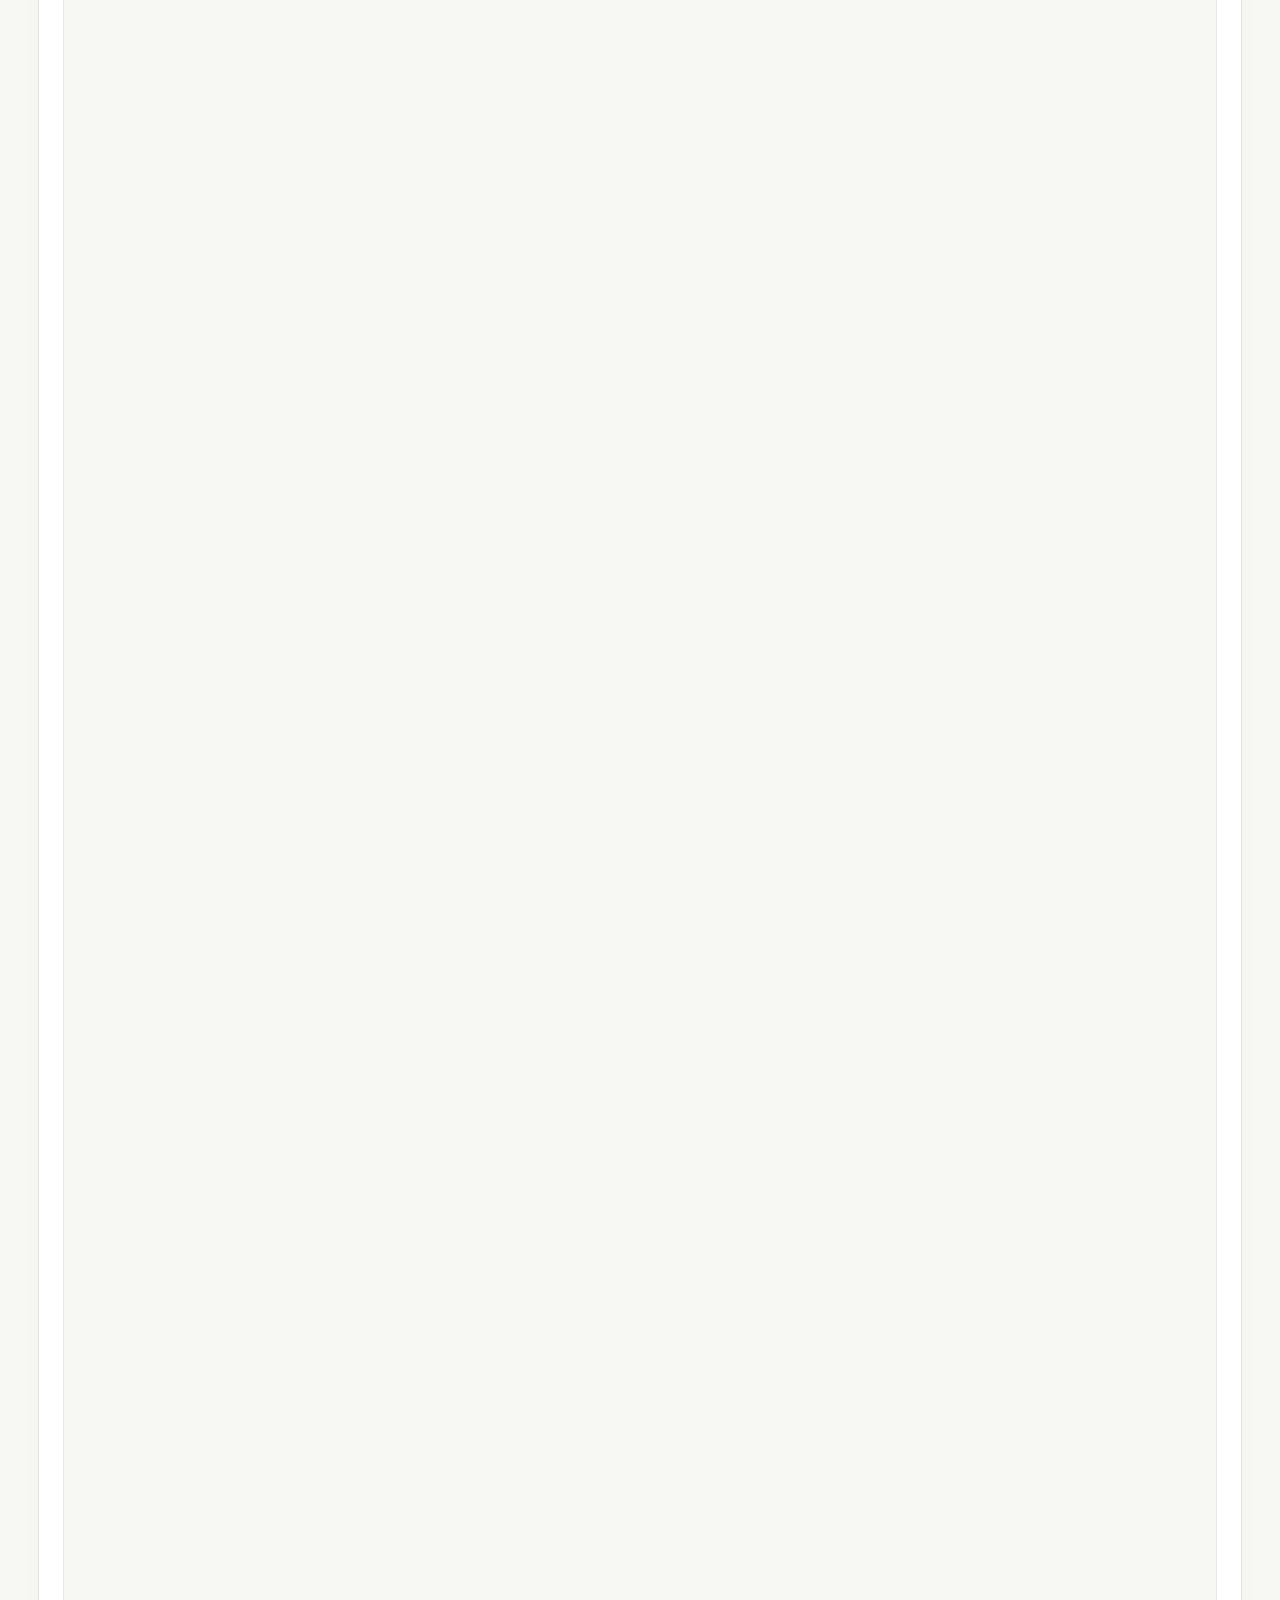
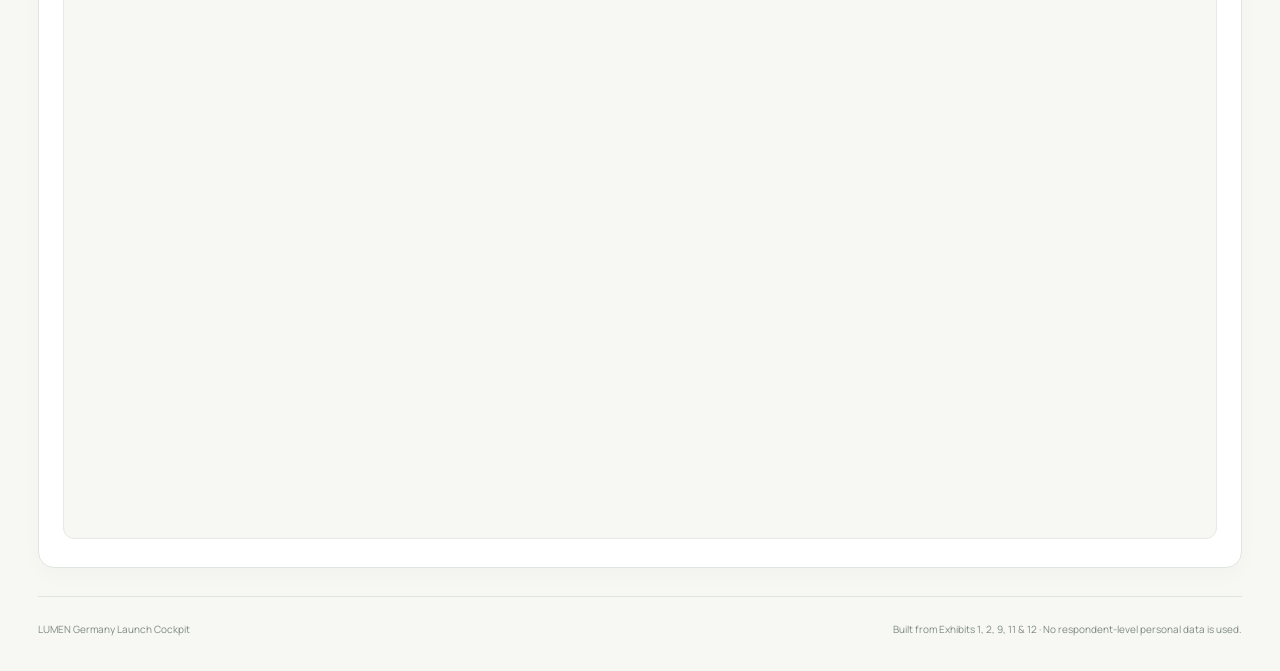
==== commit 54309a8b: "Add launch scenario selector" ====
--- a/index.html
+++ b/index.html
@@ -9,6 +9,7 @@
     <link href="https://fonts.googleapis.com/css2?family=DM+Mono:wght@400;500&family=Manrope:wght@400;500;600;700;800&family=Playfair+Display:ital,wght@0,600;0,700;1,600&display=swap" rel="stylesheet" />
     <link rel="stylesheet" href="styles.css" />
     <link rel="stylesheet" href="integration.css" />
+    <link rel="stylesheet" href="scenario.css" />
   </head>
   <body>
     <main class="shell">
@@ -22,7 +23,17 @@
         <p class="eyebrow">Strategy &amp; Analytics / Decision cockpit</p>
         <h1>Make the Germany launch<br /><em>worth repeating.</em></h1>
         <p class="hero-copy">Set the price and channel mix. The model makes the commercial trade-off visible before LUMEN commits its launch spend.</p>
-        <div class="hero-tag"><span>Recommended starting point</span><strong>€2.19 · Gym &amp; Office + DTC · May</strong></div>
+        <div class="hero-tag"><span>Recommended starting point</span><strong id="hero-recommendation">€2.19 · Gym &amp; Office + DTC · May</strong></div>
+      </section>
+
+      <section class="scenario-switcher" aria-label="Launch scenarios">
+        <div><p class="section-label">Scenario view</p><h2>Test the management trade-off.</h2></div>
+        <div class="scenario-options" role="group" aria-label="Choose a scenario">
+          <button type="button" data-scenario="conservative">Conservative <small>Protect learning</small></button>
+          <button type="button" data-scenario="balanced" class="active">Balanced <small>Recommended</small></button>
+          <button type="button" data-scenario="growth">Growth <small>Push scale</small></button>
+        </div>
+        <p class="scenario-note">Changes the existing price, channel mix, city/timing summary and recommendation narrative. It does not change the independent evidence modules below.</p>
       </section>
 
       <section class="decision-grid" id="pricing" aria-label="Launch decision model">
@@ -64,8 +75,8 @@
       <section class="recommendation card">
         <div class="section-label">03 / The recommendation</div>
         <div class="recommendation-body">
-          <div><p class="rec-kicker">Launch at <span>€2.19</span></p><h2>Premium enough to signal quality.<br />Accessible enough to earn trial.</h2></div>
-          <div class="rec-copy"><p>Start in <strong>Gym &amp; Office</strong> and <strong>DTC Online</strong>, then use repeat and CAC evidence before expanding to grocery. Lead with clean energy for active urban routines—not a luxury adaptogen ritual.</p><p><strong>Deliberate trade-off:</strong> we give up some early grocery scale and the €2.59 margin ceiling in exchange for materially stronger acceptance, faster learning, and more credible premium positioning.</p></div>
+          <div><p class="rec-kicker"><span id="scenario-choice">Balanced scenario</span> · launch at <span id="scenario-price">€2.19</span></p><h2 id="scenario-headline">Premium enough to signal quality.<br />Accessible enough to earn trial.</h2></div>
+          <div class="rec-copy"><p id="scenario-copy">Start in <strong>Gym &amp; Office</strong> and <strong>DTC Online</strong>, then use repeat and CAC evidence before expanding to grocery. Lead with clean energy for active urban routines—not a luxury adaptogen ritual.</p><p id="scenario-tradeoff"><strong>Deliberate trade-off:</strong> we give up some early grocery scale and the €2.59 margin ceiling in exchange for materially stronger acceptance, faster learning, and more credible premium positioning.</p></div>
         </div>
       </section>
 
@@ -79,17 +90,17 @@
         </section>
         <section class="card timing">
           <div class="section-label">Launch readiness</div>
-          <h2>Build in April.<br /><em>Launch in May.</em></h2>
-          <p class="quiet">Demand crosses above its annual baseline in May and climbs through July.</p>
+          <h2 id="timing-heading">Build in April.<br /><em>Launch in May.</em></h2>
+          <p class="quiet" id="timing-copy">Demand crosses above its annual baseline in May and climbs through July.</p>
           <div id="seasonality" class="seasonality" aria-label="Monthly demand seasonality"></div>
-          <div class="timing-callout"><span>May demand index</span><strong id="may-index">118</strong><small>vs. 100 annual average</small></div>
+          <div class="timing-callout"><span id="timing-label">May demand index</span><strong id="may-index">118</strong><small>vs. 100 annual average</small></div>
         </section>
       </section>
 
       <section class="city card">
-        <div><div class="section-label">Phased entry</div><h2>Prove the playbook in Berlin + Munich.</h2></div>
-        <p>These cities combine the highest illustrative market concentration with the fastest regional growth (9%). Keep Hamburg, Cologne and Frankfurt as the next expansion wave once channel economics hold.</p>
-        <div class="city-stats"><span><b>33%</b> combined market share</span><span><b>9%</b> regional CAGR</span></div>
+        <div><div class="section-label">Phased entry</div><h2 id="city-heading">Prove the playbook in Berlin + Munich.</h2></div>
+        <p id="city-copy">These cities combine the highest illustrative market concentration with the fastest regional growth (9%). Keep Hamburg, Cologne and Frankfurt as the next expansion wave once channel economics hold.</p>
+        <div class="city-stats"><span><b id="city-share">33%</b> combined market share</span><span><b id="city-growth">9%</b> regional CAGR</span></div>
       </section>
 
       <section class="module-intro" aria-labelledby="modules-title">
--- a/scenario.css
+++ b/scenario.css
@@ -0,0 +1 @@
+.scenario-switcher{display:grid;grid-template-columns:1fr 1.4fr;gap:18px;align-items:center;margin:16px 0;padding:19px 23px;background:#edf5d9;border:1px solid #d6e6b7;border-radius:14px}.scenario-switcher .section-label{margin-bottom:5px;color:#688415}.scenario-switcher h2{margin:0;font-size:20px;letter-spacing:-.045em}.scenario-options{display:grid;grid-template-columns:repeat(3,1fr);gap:8px}.scenario-options button{padding:10px;border:1px solid #cbdcb0;border-radius:9px;background:#fff;color:#40512a;font:700 11px var(--sans);cursor:pointer;text-align:left}.scenario-options button small{display:block;margin-top:3px;color:#768563;font:9px var(--mono)}.scenario-options button.active{background:#11221d;border-color:#11221d;color:#fff}.scenario-options button.active small{color:#c8e793}.scenario-note{grid-column:1/-1;margin:0;color:#667457;font-size:10px;line-height:1.45}@media(max-width:800px){.scenario-switcher{grid-template-columns:1fr;padding:16px}.scenario-options{grid-template-columns:1fr}.scenario-options button{display:flex;justify-content:space-between;align-items:center}.scenario-options button small{margin:0}}
